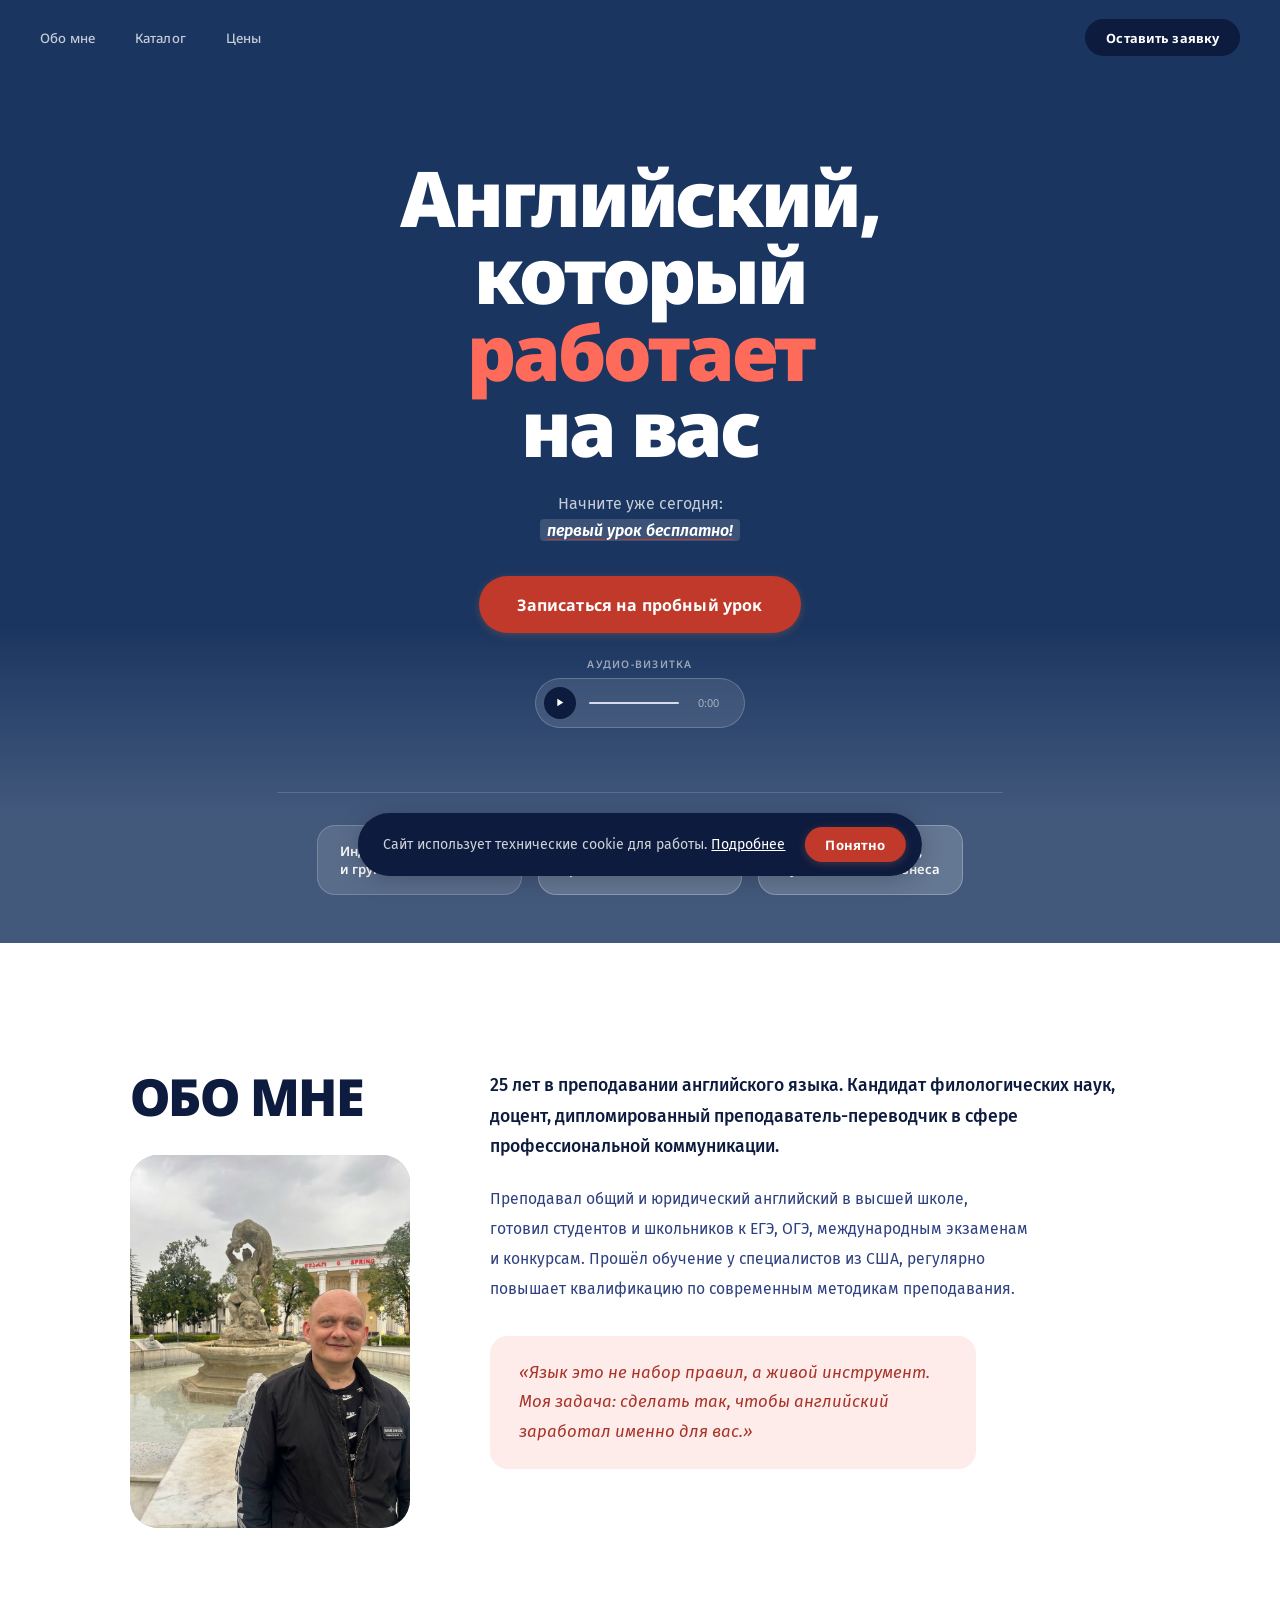
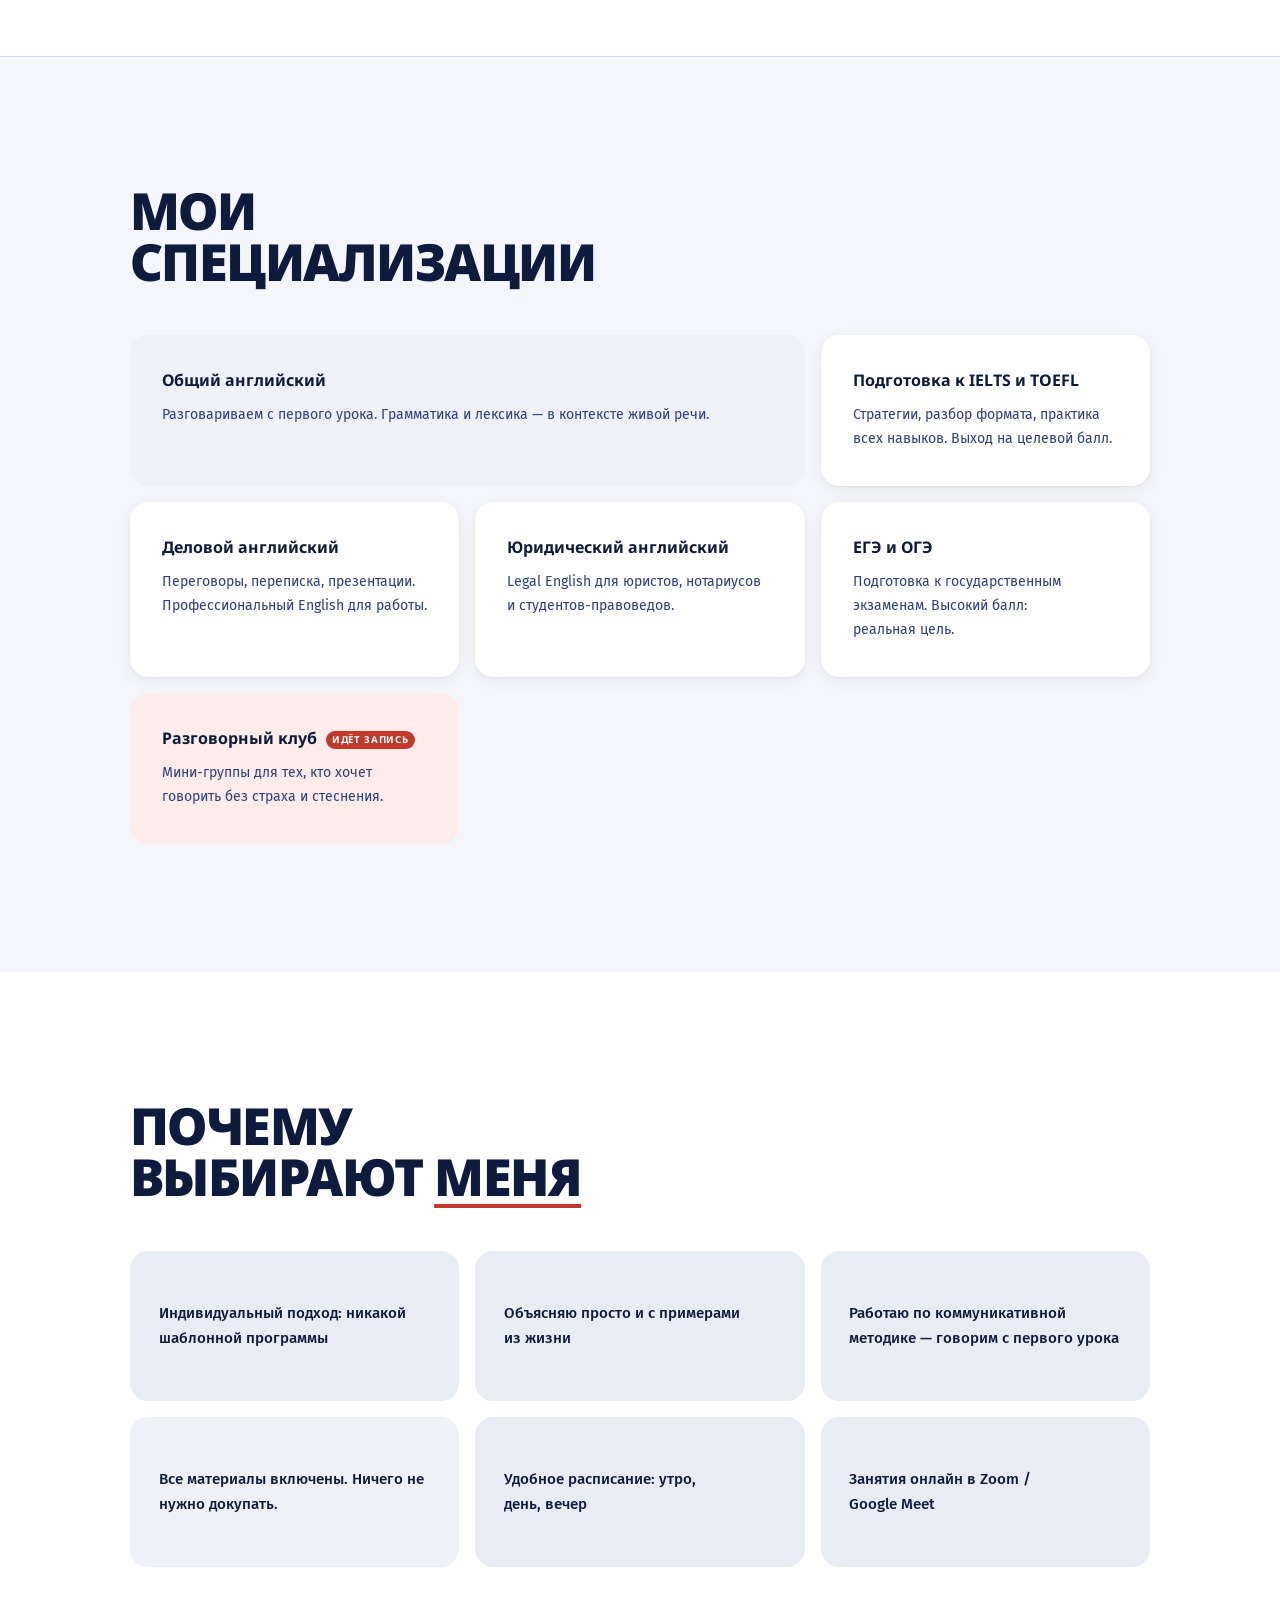
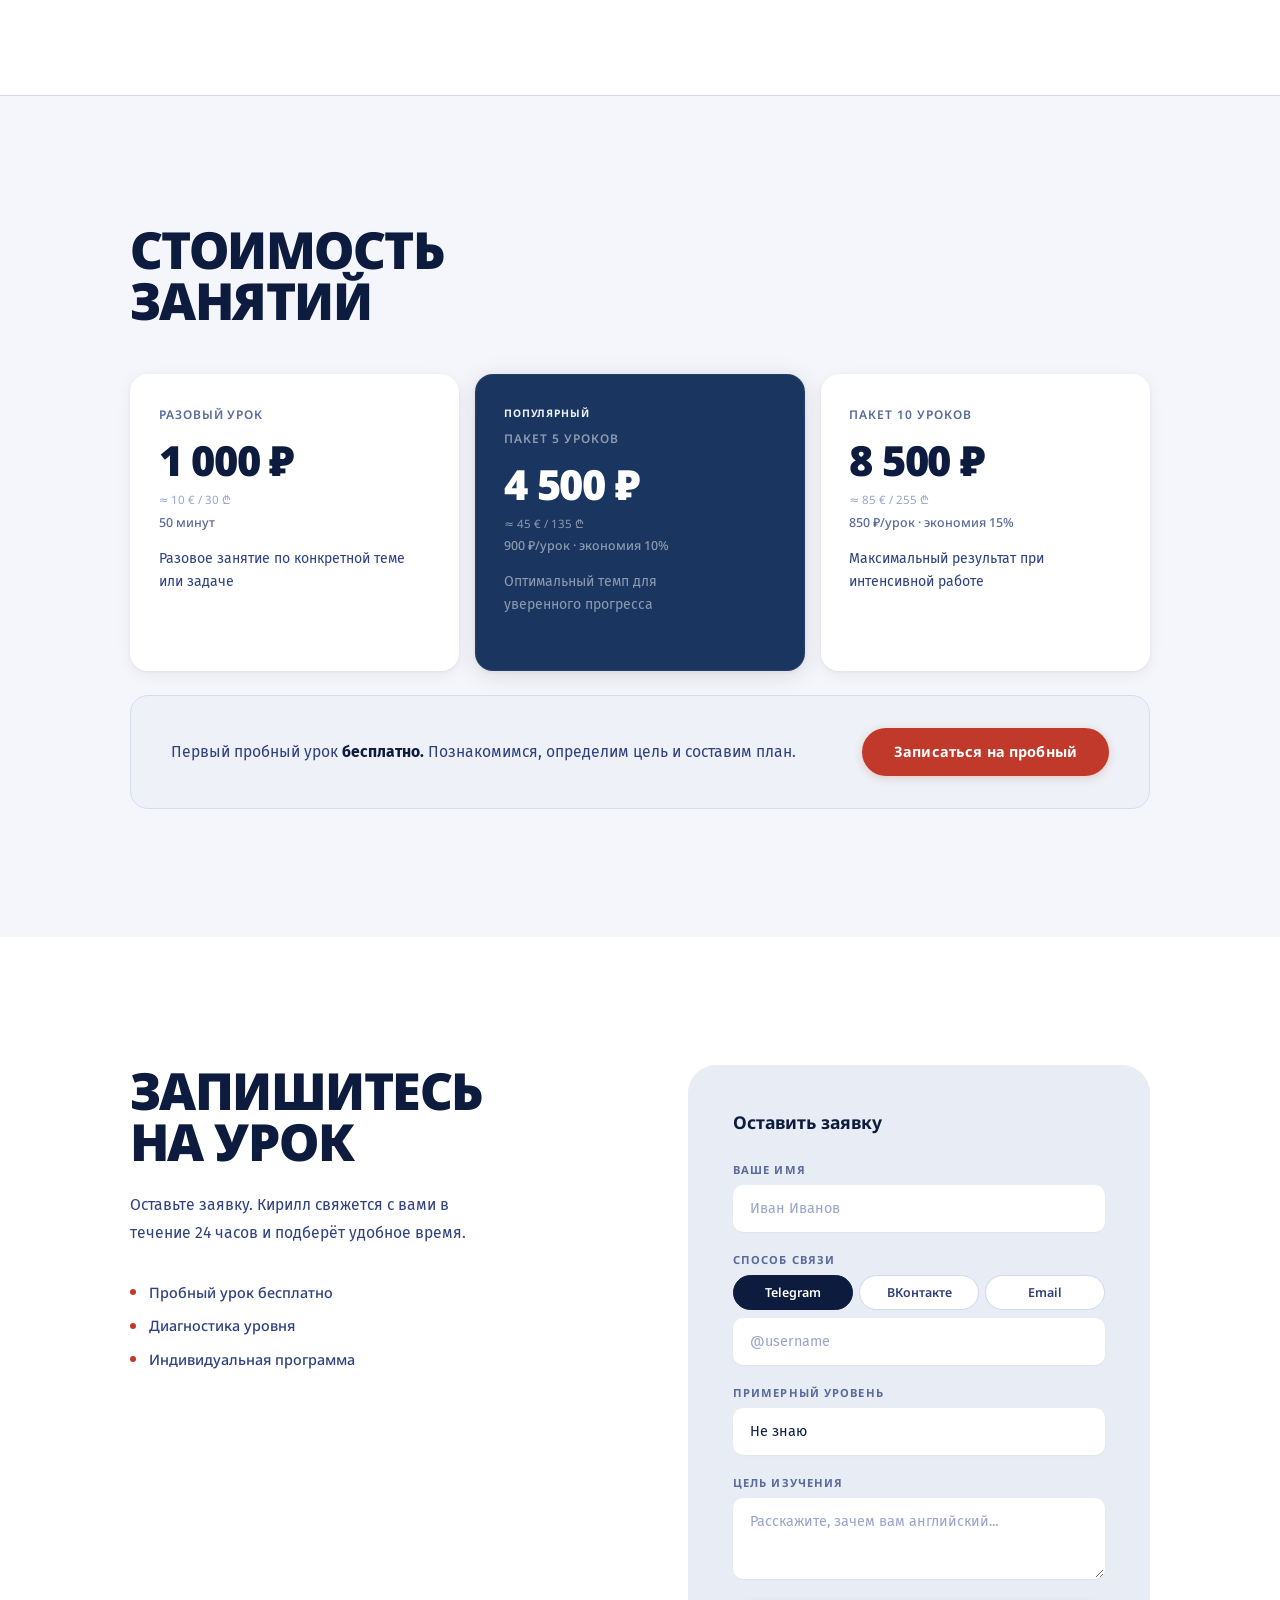
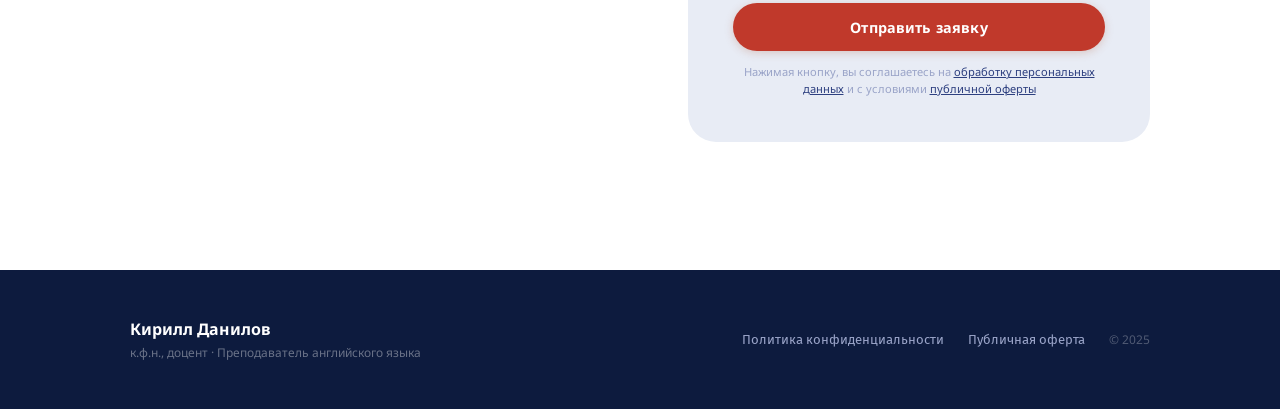
==== index.html @ 34c5c2aa "Fix photo crop: anchor at 55% vertical to show face" ====
<!DOCTYPE html>
<html lang="ru">
<head>
  <meta charset="UTF-8" />
  <meta name="viewport" content="width=device-width, initial-scale=1.0" />
  <title>Кирилл Данилов — Преподаватель английского языка</title>
  <meta name="description" content="Кандидат филологических наук, доцент. 25 лет опыта. IELTS, деловой английский, с нуля до C2." />
  <link rel="preconnect" href="https://fonts.googleapis.com" />
  <link rel="preconnect" href="https://fonts.gstatic.com" crossorigin />
  <link href="https://fonts.googleapis.com/css2?family=Fira+Sans:ital,wght@0,400;0,500;0,600;1,400&family=Noto+Sans:wght@400;600;700;900&display=swap" rel="stylesheet" />
  <link rel="stylesheet" href="style.css?v=27" />
</head>
<body>

<!-- ── NAV ── -->
<nav class="nav" id="nav">
  <div class="nav__inner">
    <div class="nav__links">
      <a href="#about">Обо мне</a>
      <a href="#courses">Каталог</a>
      <a href="#price">Цены</a>
    </div>
    <a href="#booking" class="btn btn--nav">Оставить заявку</a>
    <button class="nav__burger" id="burger" aria-label="Меню">
      <span></span><span></span><span></span>
    </button>
  </div>
  <div class="nav__mobile" id="navMobile">
    <a href="#about" class="nav__mobile-link">Обо мне</a>
    <a href="#courses" class="nav__mobile-link">Каталог</a>
    <a href="#price" class="nav__mobile-link">Цены</a>
    <a href="#booking" class="nav__mobile-link nav__mobile-cta">Записаться</a>
  </div>
</nav>

<!-- ── HERO ── -->
<section class="hero">
  <div class="hero__inner">

    <div class="hero__left">
      <h1 class="hero__heading">Английский,<br>который<br><em>работает</em><br>на вас</h1>
      <p class="hero__sub">Начните уже сегодня:<br><span class="hero__sub-mark">первый урок бесплатно!</span></p>
      <div class="hero__actions">
        <a href="#booking" class="btn btn--pink hero__cta">Записаться на пробный урок</a>
        <div class="hero__audio">
          <p class="audio-label">Аудио-визитка</p>
          <div class="audio-player" id="audioPlayer">
            <button class="audio-btn" id="playBtn" aria-label="Воспроизвести">
              <svg viewBox="0 0 24 24" fill="currentColor"><path d="M8 5v14l11-7z"/></svg>
            </button>
            <div class="audio-track"><div class="audio-progress" id="audioProgress"></div></div>
            <span class="audio-time" id="audioTime">0:00</span>
            <audio id="audioEl" src="intro.mp3" preload="metadata"></audio>
          </div>
        </div>
      </div>
    </div>


  </div>

  <div class="hero__skyline" aria-hidden="true">
    <img src="skyline.svg" alt="" />
  </div>

  <div class="hero__chips">
    <div class="chip chip--dark">Индивидуальные<br>и групповые занятия</div>
    <div class="chip chip--white">25 лет опыта<br>преподавания</div>
    <div class="chip chip--white">Для учёбы, карьеры,<br>путешествий и бизнеса</div>
  </div>
</section>

<!-- ── ABOUT ── -->
<section class="about" id="about">
  <div class="about__inner">
    <div class="about__left">
      <h2 class="section-heading">ОБО МНЕ</h2>
      <div class="about__photo-wrap">
        <img src="photo.jpg" alt="Кирилл Данилов" class="about__photo"
          onerror="this.style.display='none'" />
      </div>
    </div>
    <div class="about__body">
      <p class="about__lead">25 лет в преподавании английского языка. Кандидат филологических наук, доцент, дипломированный преподаватель-переводчик в сфере профессиональной коммуникации.</p>
      <p class="about__text">Преподавал общий и юридический английский в высшей школе, готовил студентов и школьников к ЕГЭ, ОГЭ, международным экзаменам и конкурсам. Прошёл обучение у специалистов из США, регулярно повышает квалификацию по современным методикам преподавания.</p>
      <blockquote class="about__quote">«Язык это не набор правил, а живой инструмент. Моя задача: сделать так, чтобы английский заработал именно для вас.»</blockquote>
    </div>
  </div>

</section>

<!-- ── COURSES ── -->
<section class="courses" id="courses">
  <div class="container">
    <h2 class="section-heading">МОИ<br>СПЕЦИАЛИЗАЦИИ</h2>

    <div class="courses__bento">
      <div class="course-card course-card--lg reveal" style="--i:0">
        <h3>Общий английский</h3>
        <p>Разговариваем с первого урока. Грамматика и лексика — в контексте живой речи.</p>
      </div>
      <div class="course-card reveal" style="--i:1">
        <h3>Подготовка к IELTS и TOEFL</h3>
        <p>Стратегии, разбор формата, практика всех навыков. Выход на целевой балл.</p>
      </div>
      <div class="course-card reveal" style="--i:2">
        <h3>Деловой английский</h3>
        <p>Переговоры, переписка, презентации. Профессиональный English для работы.</p>
      </div>
      <div class="course-card reveal" style="--i:3">
        <h3>Юридический английский</h3>
        <p>Legal English для юристов, нотариусов и студентов-правоведов.</p>
      </div>
      <div class="course-card reveal" style="--i:4">
        <h3>ЕГЭ и ОГЭ</h3>
        <p>Подготовка к государственным экзаменам. Высокий балл: реальная цель.</p>
      </div>
      <div class="course-card course-card--accent reveal" style="--i:5">
        <h3>Разговорный клуб <span class="course-badge">идёт запись</span></h3>
        <p>Мини-группы для тех, кто хочет говорить без страха и стеснения.</p>
      </div>
    </div>
  </div>
</section>

<!-- ── WHY ── -->
<section class="why">
  <div class="container">
    <h2 class="section-heading">ПОЧЕМУ<br>ВЫБИРАЮТ <span class="heading-underline">МЕНЯ</span></h2>

    <div class="why__bento">
      <div class="why-card reveal" style="--i:0">
        <p>Индивидуальный подход: никакой шаблонной программы</p>
      </div>
      <div class="why-card reveal" style="--i:1">
        <p>Объясняю просто и с примерами из жизни</p>
      </div>
      <div class="why-card reveal" style="--i:2">
        <p>Работаю по коммуникативной методике — говорим с первого урока</p>
      </div>
      <div class="why-card why-card--accent reveal" style="--i:3">
        <p>Все материалы включены. Ничего не нужно докупать.</p>
      </div>
      <div class="why-card reveal" style="--i:4">
        <p>Удобное расписание: утро, день, вечер</p>
      </div>
      <div class="why-card reveal" style="--i:5">
        <p>Занятия онлайн в Zoom / Google Meet</p>
      </div>
    </div>
  </div>
</section>

<!-- ── PRICE ── -->
<section class="price" id="price">
  <div class="container">
    <h2 class="section-heading">СТОИМОСТЬ<br>ЗАНЯТИЙ</h2>

    <div class="price__grid">
      <div class="price-card reveal" style="--i:0">
        <div class="price-card__label">Разовый урок</div>
        <div class="price-card__amount">1 000 ₽</div>
        <div class="price-card__convert">≈ 10 € / 30 ₾</div>
        <div class="price-card__per">50 минут</div>
        <p class="price-card__desc">Разовое занятие по конкретной теме или задаче</p>
      </div>
      <div class="price-card price-card--featured reveal" style="--i:1">
        <div class="price-card__badge">Популярный</div>
        <div class="price-card__label">Пакет 5 уроков</div>
        <div class="price-card__amount">4 500 ₽</div>
        <div class="price-card__convert">≈ 45 € / 135 ₾</div>
        <div class="price-card__per">900 ₽/урок · экономия 10%</div>
        <p class="price-card__desc">Оптимальный темп для уверенного прогресса</p>
      </div>
      <div class="price-card reveal" style="--i:2">
        <div class="price-card__label">Пакет 10 уроков</div>
        <div class="price-card__amount">8 500 ₽</div>
        <div class="price-card__convert">≈ 85 € / 255 ₾</div>
        <div class="price-card__per">850 ₽/урок · экономия 15%</div>
        <p class="price-card__desc">Максимальный результат при интенсивной работе</p>
      </div>
    </div>

    <div class="price__trial">
      <span>Первый пробный урок <strong>бесплатно.</strong> Познакомимся, определим цель и составим план.</span>
      <a href="#booking" class="btn btn--pink">Записаться на пробный</a>
    </div>
  </div>
</section>

<!-- ── BOOKING ── -->
<section class="booking" id="booking">
  <div class="container">
    <div class="booking__inner">
      <div class="booking__left">
        <h2 class="section-heading">ЗАПИШИТЕСЬ<br>НА УРОК</h2>
        <p class="booking__sub">Оставьте заявку. Кирилл свяжется с вами в течение 24 часов и подберёт удобное время.</p>
        <ul class="booking__perks">
          <li>Пробный урок бесплатно</li>
          <li>Диагностика уровня</li>
          <li>Индивидуальная программа</li>
        </ul>
      </div>

      <form class="booking__form" id="bookingForm">
        <h3>Оставить заявку</h3>
        <div class="form-group">
          <label for="fname">Ваше имя</label>
          <input id="fname" type="text" placeholder="Иван Иванов" required />
        </div>
        <div class="form-group">
          <label>Способ связи</label>
          <div class="contact-tabs">
            <button type="button" class="contact-tab active" data-channel="telegram">Telegram</button>
            <button type="button" class="contact-tab" data-channel="vk">ВКонтакте</button>
            <button type="button" class="contact-tab" data-channel="email">Email</button>
          </div>
          <input id="fcontact" type="text" placeholder="@username" required />
        </div>
        <div class="form-group">
          <label for="flevel">Примерный уровень</label>
          <select id="flevel">
            <option>Не знаю</option>
            <option>Начинающий (A1–A2)</option>
            <option>Средний (B1–B2)</option>
            <option>Продвинутый (C1–C2)</option>
          </select>
        </div>
        <div class="form-group">
          <label for="fgoal">Цель изучения</label>
          <textarea id="fgoal" rows="3" placeholder="Расскажите, зачем вам английский..."></textarea>
        </div>
        <button type="submit" class="btn btn--pink btn--full">Отправить заявку</button>
        <p class="form-note">Нажимая кнопку, вы соглашаетесь на <a href="privacy.html">обработку персональных данных</a> и с условиями <a href="offer.html">публичной оферты</a></p>
      </form>
    </div>
  </div>
</section>

<!-- ── FOOTER ── -->
<footer class="footer">
  <div class="container footer__inner">
    <div>
      <div class="footer__name">Кирилл Данилов</div>
      <div class="footer__sub">к.ф.н., доцент · Преподаватель английского языка</div>
    </div>
    <div class="footer__links">
      <a href="privacy.html">Политика конфиденциальности</a>
      <a href="offer.html">Публичная оферта</a>
      <span class="footer__copy">© 2025</span>
    </div>
  </div>
</footer>

<div class="modal" id="modal">
  <div class="modal__box">
    <div class="modal__icon">ok</div>
    <h3>Заявка отправлена!</h3>
    <p>Кирилл свяжется с вами в течение 24 часов.</p>
    <button class="btn btn--pink btn--full" onclick="document.getElementById('modal').classList.remove('open')">Отлично!</button>
  </div>
</div>

<!-- Cookie Banner -->
<div class="cookie-banner" id="cookieBanner">
  <p>Сайт использует технические cookie для работы. <a href="privacy.html">Подробнее</a></p>
  <button class="btn btn--pink cookie-banner__btn" onclick="document.getElementById('cookieBanner').style.display='none';localStorage.setItem('cookie_ok','1')">Понятно</button>
</div>

<script src="script.js?v=15"></script>
<script>if(localStorage.getItem('cookie_ok'))document.getElementById('cookieBanner').style.display='none';</script>
</body>
</html>
---- style.css ----
/* ── Variables ── */
:root {
  --warm:         #EEF1F8;
  --warm-mid:     #D6DCF0;
  --warm-dark:    #B0BCE0;
  --accent:       #C0392B;
  --accent-hi:    #A93226;
  --accent-light: #FDECEA;
  --stone:        #E8ECF5;
  --ink:          #0D1B3E;
  --ink-mid:      #2E4080;
  --ink-muted:    #5A6A9A;
  --ink-faint:    #9AA4C8;
  --bg:           #F4F6FB;
  --white:        #ffffff;
  --dark:         #1A3560;
  --border:       #D0D8EE;
  --radius-sm:    10px;
  --radius-md:    18px;
  --radius-lg:    28px;
  --radius-pill:  999px;
  --font-head:    'Noto Sans', system-ui, sans-serif;
  --font-body:    'Fira Sans', system-ui, sans-serif;
  --transition:   0.22s cubic-bezier(0.16, 1, 0.3, 1);
  --shadow-card:  0 1px 3px rgba(30,28,26,0.06), 0 4px 16px rgba(30,28,26,0.06);
  --shadow-lg:    0 4px 24px rgba(30,28,26,0.12), 0 1px 4px rgba(30,28,26,0.06);
}

/* ── Reset ── */
*, *::before, *::after { box-sizing: border-box; margin: 0; padding: 0; }
html { scroll-behavior: smooth; font-size: 16px; }
body {
  font-family: var(--font-body);
  color: var(--ink);
  background: var(--bg);
  overflow-x: hidden;
  -webkit-font-smoothing: antialiased;
}
img { max-width: 100%; display: block; }
a   { text-decoration: none; color: inherit; }
ul  { list-style: none; }

.container {
  max-width: 1100px;
  margin: 0 auto;
  padding: 0 2.5rem;
}

/* ── Buttons ── */
.btn {
  display: inline-flex;
  align-items: center;
  justify-content: center;
  font-family: var(--font-head);
  font-weight: 700;
  font-size: 0.9rem;
  padding: 0.9rem 2rem;
  border: none;
  border-radius: var(--radius-pill);
  cursor: pointer;
  transition: transform var(--transition), background var(--transition), box-shadow var(--transition);
  white-space: nowrap;
  letter-spacing: 0.01em;
}
.btn--pink {
  background: var(--accent);
  color: var(--white);
  box-shadow: 0 2px 8px rgba(184,112,84,0.3);
}
.btn--pink:hover {
  background: var(--accent-hi);
  transform: translateY(-2px);
  box-shadow: 0 4px 16px rgba(184,112,84,0.35);
}
.btn--pink:active { transform: translateY(0); }
.btn--outline {
  background: transparent;
  color: var(--ink);
  border: 1.5px solid var(--border);
}
.btn--outline:hover {
  border-color: var(--ink);
  background: var(--ink);
  color: var(--white);
  transform: translateY(-1px);
}
.btn--nav {
  background: var(--ink);
  color: var(--white);
  font-size: 0.8rem;
  padding: 0.6rem 1.3rem;
}
.btn--nav:hover {
  background: var(--accent);
  transform: translateY(-1px);
}
.btn--full { width: 100%; justify-content: center; }

/* ── Typography helpers ── */
.section-heading {
  font-family: var(--font-head);
  font-size: clamp(2.2rem, 4vw, 3.8rem);
  font-weight: 900;
  line-height: 1.0;
  letter-spacing: -0.03em;
  color: var(--ink);
  text-transform: uppercase;
  text-wrap: balance;
}
.heading-underline {
  text-decoration: underline;
  text-decoration-color: var(--accent);
  text-underline-offset: 8px;
  text-decoration-thickness: 4px;
}

/* ─────────────────────────────
   NAV
───────────────────────────── */
.nav {
  position: fixed;
  top: 0; left: 0; right: 0;
  z-index: 200;
}
.nav__inner {
  display: flex;
  align-items: center;
  justify-content: space-between;
  padding: 1.2rem 2.5rem;
  transition: background var(--transition), box-shadow var(--transition);
}
.nav.scrolled .nav__inner {
  background: rgba(26, 53, 96, 0.97);
  backdrop-filter: blur(16px);
  -webkit-backdrop-filter: blur(16px);
  box-shadow: 0 1px 0 rgba(255,255,255,0.1);
}
.nav__links {
  display: flex;
  gap: 2.5rem;
}
.nav__links a {
  font-family: var(--font-head);
  font-size: 0.82rem;
  font-weight: 500;
  color: rgba(255,255,255,0.75);
  transition: color var(--transition);
  letter-spacing: 0.01em;
}
.nav__links a:hover { color: var(--white); }
.nav.scrolled .nav__links a { color: rgba(255,255,255,0.75); }
.nav.scrolled .nav__links a:hover { color: var(--white); }
.nav__burger {
  display: none;
  flex-direction: column;
  gap: 5px;
  background: none;
  border: none;
  cursor: pointer;
  padding: 4px;
}
.nav__burger span {
  display: block;
  width: 22px;
  height: 2px;
  background: rgba(255,255,255,0.85);
  border-radius: 2px;
  transition: var(--transition);
}
.nav__burger.open span:nth-child(1) { transform: translateY(7px) rotate(45deg); }
.nav__burger.open span:nth-child(2) { opacity: 0; }
.nav__burger.open span:nth-child(3) { transform: translateY(-7px) rotate(-45deg); }

.nav__mobile {
  display: none;
  flex-direction: column;
  align-items: center;
  gap: 1.5rem;
  position: fixed;
  inset: 0;
  background: rgba(18, 35, 70, 0.98);
  backdrop-filter: blur(16px);
  -webkit-backdrop-filter: blur(16px);
  justify-content: center;
  z-index: 199;
  padding: 2rem;
}
.nav__mobile.open { display: flex; }
.nav__mobile-link {
  font-family: var(--font-head);
  font-size: 1.5rem;
  font-weight: 700;
  color: rgba(255,255,255,0.85);
  transition: color var(--transition);
}
.nav__mobile-link:hover { color: var(--white); }
.nav__mobile-cta {
  background: var(--accent);
  color: var(--white);
  padding: 0.9rem 2.5rem;
  border-radius: var(--radius-pill);
  margin-top: 0.5rem;
  font-family: var(--font-head);
  font-weight: 700;
  font-size: 0.9rem;
}

/* ─────────────────────────────
   HERO
───────────────────────────── */
.hero {
  padding-top: 5rem;
  background: var(--dark);
  min-height: 100dvh;
  display: flex;
  flex-direction: column;
  justify-content: center;
}
.hero .hero__heading,
.hero .hero__sub { color: var(--white); }
.hero .hero__sub { color: rgba(255,255,255,0.75); }
.hero .hero__heading em { color: #FF6B5B; }
.hero .hero__sub-mark { background: rgba(255,255,255,0.15); color: var(--white); }
.hero__inner {
  display: flex;
  flex-direction: column;
  align-items: center;
  text-align: center;
  max-width: 780px;
  margin: 0 auto;
  padding: 5rem 2.5rem 2rem;
  width: 100%;
}
.hero__left {
  display: flex;
  flex-direction: column;
  align-items: center;
  justify-content: center;
  text-align: center;
}
.hero__heading {
  font-family: var(--font-head);
  font-size: clamp(2.8rem, 6vw, 5rem);
  font-weight: 900;
  line-height: 1.0;
  letter-spacing: -0.04em;
  color: var(--ink);
  margin-bottom: 1.5rem;
  text-wrap: balance;
}
.hero__heading em {
  font-style: normal;
  color: var(--accent);
}
.hero__sub {
  font-size: 1rem;
  color: var(--ink-mid);
  margin-bottom: 2rem;
  line-height: 1.65;
}
.hero__sub-mark {
  display: inline;
  background: var(--white);
  padding: 0.12em 0.45em;
  border-radius: 4px;
  font-weight: 600;
  font-style: italic;
  text-decoration: underline;
  text-decoration-color: var(--accent);
  text-underline-offset: 3px;
}
.hero__actions {
  display: flex;
  flex-direction: column;
  align-items: center;
  gap: 1.5rem;
}
.hero__cta {
  font-size: 1rem;
  padding: 1.1rem 2.4rem;
}
.hero__audio {
  display: flex;
  flex-direction: column;
  gap: 0.4rem;
}
.audio-label {
  font-family: var(--font-head);
  font-size: 0.65rem;
  letter-spacing: 0.12em;
  text-transform: uppercase;
  color: rgba(255,255,255,0.55);
  font-weight: 600;
}
.audio-player {
  display: inline-flex;
  align-items: center;
  gap: 0.8rem;
  border: 1.5px solid rgba(255,255,255,0.2);
  border-radius: var(--radius-pill);
  padding: 0.5rem 1.1rem 0.5rem 0.5rem;
  background: rgba(255,255,255,0.1);
  width: fit-content;
}
.audio-btn {
  width: 32px; height: 32px;
  border-radius: 50%;
  border: none;
  background: var(--ink);
  color: var(--white);
  display: flex;
  align-items: center;
  justify-content: center;
  cursor: pointer;
  flex-shrink: 0;
  transition: background var(--transition), transform var(--transition);
}
.audio-btn:hover { background: var(--accent); transform: scale(1.05); }
.audio-btn svg { width: 13px; height: 13px; }
.audio-track {
  width: 90px; height: 2px;
  background: var(--warm-mid);
  border-radius: 2px;
  overflow: hidden;
  cursor: pointer;
}
.audio-progress {
  height: 100%;
  width: 0%;
  background: var(--accent);
  border-radius: 2px;
}
.audio-time {
  font-family: var(--font-head);
  font-size: 0.68rem;
  color: rgba(255,255,255,0.55);
  min-width: 2.2rem;
  font-variant-numeric: tabular-nums;
}

.hero__right {
  display: flex;
  align-items: flex-end;
  justify-content: center;
}
.hero__photo-wrap {
  position: relative;
  width: 100%;
  max-width: 480px;
  height: clamp(380px, 56vh, 580px);
  border-radius: var(--radius-lg) var(--radius-lg) 0 0;
  overflow: hidden;
  background: var(--warm-dark);
}
.hero__photo {
  width: 100%;
  height: 100%;
  object-fit: cover;
  object-position: center 20%;
}
.hero__photo-placeholder {
  display: none;
  position: absolute; inset: 0;
  align-items: center; justify-content: center;
  font-family: var(--font-head);
  font-size: 5rem; font-weight: 900;
  color: rgba(0,0,0,0.15);
}
.hero__photo-wrap.no-photo .hero__photo-placeholder { display: flex; }

/* Chips row */
.hero__skyline {
  position: absolute;
  bottom: 0;
  left: 0;
  width: 100%;
  height: 320px;
  color: rgba(255,255,255,0.14);
  pointer-events: none;
  overflow: hidden;
  mask-image: linear-gradient(to top, black 0%, black 40%, transparent 100%);
  -webkit-mask-image: linear-gradient(to top, black 0%, black 40%, transparent 100%);
}
.hero__skyline img {
  width: 100%;
  height: 100%;
  object-fit: cover;
  object-position: center bottom;
  display: block;
  filter: brightness(0) invert(1);
  opacity: 0.18;
}
.hero {
  position: relative;
}
.hero__inner, .hero__chips {
  position: relative;
  z-index: 1;
}

.hero__chips {
  display: grid;
  grid-template-columns: repeat(3, 1fr);
  gap: 1rem;
  max-width: 1200px;
  margin: 0 auto;
  padding: 2rem 2.5rem 3rem;
  border-top: 1px solid rgba(255,255,255,0.15);
  margin-top: 2rem;
}
.chip {
  padding: 1rem 1.4rem;
  border-radius: var(--radius-md);
  font-family: var(--font-head);
  font-size: 0.82rem;
  font-weight: 600;
  line-height: 1.4;
  transition: transform var(--transition);
}
.chip:hover { transform: translateY(-2px); }
.chip--dark {
  background: rgba(255,255,255,0.12);
  color: var(--white);
  border: 1px solid rgba(255,255,255,0.18);
}
.chip--white {
  background: rgba(255,255,255,0.18);
  color: var(--white);
  border: 1px solid rgba(255,255,255,0.25);
}

/* ─────────────────────────────
   ABOUT
───────────────────────────── */
.about {
  background: var(--white);
  padding: 8rem 0;
}
.about__inner {
  max-width: 1100px;
  margin: 0 auto;
  padding: 0 2.5rem;
  display: grid;
  grid-template-columns: 280px 1fr;
  gap: 5rem;
  align-items: start;
}
.about__left {
  display: flex;
  flex-direction: column;
  gap: 2rem;
}
.about__photo-wrap {
  border-radius: var(--radius-lg);
  overflow: hidden;
  aspect-ratio: 3/4;
  background: var(--warm-dark);
}
.about__photo {
  width: 100%;
  height: 100%;
  object-fit: cover;
  object-position: 50% 55%;
}
.about__lead {
  font-size: 1.1rem;
  font-weight: 500;
  line-height: 1.72;
  color: var(--ink);
  margin-bottom: 1.4rem;
  text-wrap: pretty;
}
.about__text {
  font-size: 0.98rem;
  line-height: 1.9;
  color: var(--ink-mid);
  margin-bottom: 2rem;
  max-width: 60ch;
  text-wrap: pretty;
}
.about__quote {
  font-style: italic;
  font-size: 1.05rem;
  line-height: 1.75;
  color: var(--accent-hi);
  padding: 1.4rem 1.8rem;
  background: var(--accent-light);
  border-radius: var(--radius-md);
  max-width: 54ch;
}

/* ─────────────────────────────
   COURSES
───────────────────────────── */
.courses {
  background: var(--bg);
  padding: 8rem 0;
  border-top: 1px solid var(--border);
}
.courses .section-heading { margin-bottom: 3rem; }
.courses__bento {
  display: grid;
  grid-template-columns: repeat(3, 1fr);
  gap: 1rem;
}
.course-card {
  background: var(--white);
  border-radius: var(--radius-md);
  padding: 2.2rem 2rem;
  display: flex;
  flex-direction: column;
  gap: 0.75rem;
  box-shadow: var(--shadow-card);
  transition: transform var(--transition), box-shadow var(--transition);
}
.course-card:hover {
  transform: translateY(-4px);
  box-shadow: var(--shadow-lg);
}
.course-card--lg {
  grid-column: span 2;
  background: var(--warm);
  box-shadow: none;
}
.course-card--lg:hover { box-shadow: none; }
.course-card--accent {
  background: var(--accent-light);
  box-shadow: none;
}
.course-card--accent:hover { box-shadow: none; }
.course-card h3 {
  font-family: var(--font-head);
  font-size: 1rem;
  font-weight: 700;
  color: var(--ink);
  line-height: 1.3;
}
.course-card p {
  font-size: 0.88rem;
  color: var(--ink-mid);
  line-height: 1.7;
  text-wrap: pretty;
}
.course-badge {
  display: inline-block;
  background: var(--accent);
  color: var(--white);
  font-family: var(--font-head);
  font-size: 0.6rem;
  font-weight: 700;
  letter-spacing: 0.07em;
  text-transform: uppercase;
  padding: 0.25em 0.65em;
  border-radius: var(--radius-pill);
  vertical-align: middle;
  margin-left: 0.5em;
}

/* ─────────────────────────────
   WHY
───────────────────────────── */
.why {
  background: var(--white);
  padding: 8rem 0;
}
.why .section-heading { margin-bottom: 3rem; }
.why__bento {
  display: grid;
  grid-template-columns: repeat(3, 1fr);
  gap: 1rem;
}
.why-card {
  background: var(--stone);
  border-radius: var(--radius-md);
  padding: 2rem 1.8rem;
  display: flex;
  align-items: center;
  min-height: 150px;
  transition: transform var(--transition), background var(--transition);
}
.why-card:hover {
  transform: translateY(-3px);
  background: var(--warm-mid);
}
.why-card--accent {
  background: var(--warm);
}
.why-card--accent:hover { background: var(--warm-dark); }
.why-card p {
  font-size: 0.95rem;
  color: var(--ink);
  line-height: 1.65;
  font-weight: 500;
  text-wrap: pretty;
}

/* ─────────────────────────────
   PRICE
───────────────────────────── */
.price {
  background: var(--bg);
  padding: 8rem 0;
  border-top: 1px solid var(--border);
}
.price .section-heading { margin-bottom: 3rem; }
.price__grid {
  display: grid;
  grid-template-columns: repeat(3, 1fr);
  gap: 1rem;
  margin-bottom: 1.5rem;
  align-items: stretch;
}
.price-card {
  background: var(--white);
  border-radius: var(--radius-md);
  padding: 2rem 1.8rem;
  display: flex;
  flex-direction: column;
  gap: 0.4rem;
  box-shadow: var(--shadow-card);
}
.price-card .btn {
  align-self: flex-start;
  margin-top: 1.2rem;
}
.price-card--featured {
  background: var(--dark);
  color: var(--white);
  box-shadow: var(--shadow-lg), 0 0 0 1px rgba(255,255,255,0.05) inset;
  transform: translateY(-6px);
}
.price-card__badge {
  font-family: var(--font-head);
  font-size: 0.65rem;
  font-weight: 700;
  color: var(--accent);
  letter-spacing: 0.08em;
  text-transform: uppercase;
  margin-bottom: 0.2rem;
}
.price-card__label {
  font-family: var(--font-head);
  font-size: 0.75rem;
  font-weight: 600;
  color: var(--ink-muted);
  text-transform: uppercase;
  letter-spacing: 0.08em;
}
.price-card__amount {
  font-family: var(--font-head);
  font-size: 2.6rem;
  font-weight: 900;
  color: var(--ink);
  line-height: 1.05;
  margin: 0.6rem 0 0.2rem;
  letter-spacing: -0.03em;
}
.price-card__per {
  font-family: var(--font-head);
  font-size: 0.78rem;
  color: var(--ink-muted);
  font-weight: 500;
}
.price-card__convert {
  font-family: var(--font-head);
  font-size: 0.72rem;
  color: var(--ink-faint);
  font-variant-numeric: tabular-nums;
}
.price-card--featured .price-card__label,
.price-card--featured .price-card__per,
.price-card--featured .price-card__convert,
.price-card--featured .price-card__desc { color: rgba(255,255,255,0.5); }
.price-card--featured .price-card__badge { color: var(--warm); }
.price-card--featured .price-card__amount { color: var(--white); }
.price-card__desc {
  font-size: 0.88rem;
  color: var(--ink-mid);
  line-height: 1.65;
  flex: 1;
  margin: 0.6rem 0 1.4rem;
  text-wrap: pretty;
}

.price__trial {
  background: var(--warm);
  border: 1px solid var(--warm-mid);
  border-radius: var(--radius-md);
  padding: 2rem 2.5rem;
  display: flex;
  align-items: center;
  gap: 2rem;
  flex-wrap: wrap;
}
.price__trial span { flex: 1; font-size: 0.98rem; line-height: 1.55; color: var(--ink-mid); }
.price__trial strong { color: var(--ink); }

/* ─────────────────────────────
   BOOKING
───────────────────────────── */
.booking {
  background: var(--white);
  padding: 8rem 0;
}
.booking .section-heading { margin-bottom: 1.5rem; }
.booking__inner {
  display: grid;
  grid-template-columns: 1fr 1fr;
  gap: 6rem;
  align-items: start;
}
.booking__sub {
  font-size: 0.98rem;
  color: var(--ink-mid);
  line-height: 1.8;
  margin-bottom: 2.2rem;
  max-width: 38ch;
  text-wrap: pretty;
}
.booking__perks {
  display: flex;
  flex-direction: column;
  gap: 0.9rem;
}
.booking__perks li {
  display: flex;
  align-items: center;
  gap: 0.8rem;
  font-family: var(--font-head);
  font-size: 0.9rem;
  color: var(--ink-mid);
  font-weight: 500;
}
.booking__perks li::before {
  content: '';
  width: 6px; height: 6px;
  border-radius: 50%;
  background: var(--accent);
  flex-shrink: 0;
}
.booking__form {
  background: var(--stone);
  border-radius: var(--radius-lg);
  padding: 2.8rem;
}
.booking__form h3 {
  font-family: var(--font-head);
  font-size: 1.1rem;
  font-weight: 700;
  color: var(--ink);
  margin-bottom: 1.8rem;
}
.form-group { margin-bottom: 1.3rem; }
.form-group label {
  display: block;
  font-family: var(--font-head);
  font-size: 0.7rem;
  font-weight: 700;
  letter-spacing: 0.1em;
  text-transform: uppercase;
  color: var(--ink-muted);
  margin-bottom: 0.5rem;
}
.form-group input,
.form-group select,
.form-group textarea {
  width: 100%;
  background: var(--white);
  border: 1.5px solid transparent;
  border-radius: var(--radius-sm);
  padding: 0.85rem 1rem;
  color: var(--ink);
  font-family: var(--font-body);
  font-size: 0.9rem;
  transition: border-color var(--transition);
  outline: none;
  -webkit-appearance: none;
  box-shadow: 0 1px 2px rgba(30,28,26,0.04);
}
.form-group input::placeholder,
.form-group textarea::placeholder { color: var(--ink-faint); }
.form-group input:focus,
.form-group select:focus,
.form-group textarea:focus {
  border-color: var(--accent);
  box-shadow: 0 0 0 3px rgba(192,57,43,0.12);
}
.contact-tabs {
  display: flex;
  gap: 0.4rem;
  margin-bottom: 0.5rem;
}
.contact-tab {
  flex: 1;
  padding: 0.5rem;
  background: var(--white);
  border: 1.5px solid var(--border);
  border-radius: var(--radius-pill);
  color: var(--ink-mid);
  font-family: var(--font-head);
  font-size: 0.78rem;
  font-weight: 600;
  cursor: pointer;
  transition: var(--transition);
}
.contact-tab.active {
  background: var(--ink);
  border-color: var(--ink);
  color: var(--white);
}
.contact-tab:hover:not(.active) {
  border-color: var(--ink-mid);
  color: var(--ink);
  background: var(--stone);
}
.form-note {
  font-family: var(--font-head);
  font-size: 0.7rem;
  color: var(--ink-faint);
  text-align: center;
  margin-top: 0.8rem;
  line-height: 1.5;
}
.form-note a { color: var(--ink-mid); text-decoration: underline; }

/* ─────────────────────────────
   FOOTER
───────────────────────────── */
.footer {
  background: var(--ink);
  padding: 3rem 0;
}
.footer__inner {
  display: flex;
  align-items: center;
  justify-content: space-between;
}
.footer__name {
  font-family: var(--font-head);
  font-size: 1rem;
  font-weight: 700;
  color: var(--white);
  margin-bottom: 0.25rem;
}
.footer__sub {
  font-family: var(--font-head);
  font-size: 0.75rem;
  color: rgba(255,255,255,0.38);
}
.footer__copy {
  font-family: var(--font-head);
  font-size: 0.75rem;
  color: rgba(255,255,255,0.28);
}

/* ─────────────────────────────
   MODAL
───────────────────────────── */
.modal {
  position: fixed; inset: 0;
  background: rgba(0,0,0,0.45);
  backdrop-filter: blur(8px);
  -webkit-backdrop-filter: blur(8px);
  display: flex; align-items: center; justify-content: center;
  z-index: 1000;
  opacity: 0; pointer-events: none;
  transition: opacity 0.2s;
}
.modal.open { opacity: 1; pointer-events: all; }
.modal__box {
  background: var(--white);
  border-radius: var(--radius-lg);
  padding: 3rem 2.5rem;
  text-align: center;
  max-width: 380px; width: 90%;
  box-shadow: var(--shadow-lg);
  transform: translateY(16px);
  transition: transform 0.3s cubic-bezier(0.16, 1, 0.3, 1);
}
.modal.open .modal__box { transform: translateY(0); }
.modal__icon {
  width: 52px; height: 52px;
  border-radius: 50%;
  background: var(--warm);
  color: var(--accent-hi);
  font-family: var(--font-head);
  font-size: 1.2rem; font-weight: 700;
  display: flex; align-items: center; justify-content: center;
  margin: 0 auto 1.4rem;
}
.modal__box h3 {
  font-family: var(--font-head);
  font-size: 1.3rem;
  color: var(--ink);
  margin-bottom: 0.6rem;
  font-weight: 700;
}
.modal__box p {
  color: var(--ink-muted);
  margin-bottom: 1.8rem;
  line-height: 1.65;
  font-size: 0.92rem;
}

/* ── Cookie Banner ── */
.cookie-banner {
  position: fixed;
  bottom: 1.5rem;
  left: 50%;
  transform: translateX(-50%);
  background: var(--ink);
  color: var(--white);
  border-radius: var(--radius-pill);
  padding: 0.85rem 1rem 0.85rem 1.6rem;
  display: flex;
  align-items: center;
  gap: 1.2rem;
  z-index: 900;
  box-shadow: 0 4px 24px rgba(0,0,0,0.22);
  white-space: nowrap;
  font-size: 0.88rem;
}
.cookie-banner p { color: rgba(255,255,255,0.8); margin: 0; }
.cookie-banner a { color: var(--white); text-decoration: underline; }
.cookie-banner__btn { padding: 0.55rem 1.3rem; font-size: 0.82rem; }

@media (max-width: 600px) {
  .cookie-banner { white-space: normal; flex-direction: column; width: calc(100% - 3rem); border-radius: var(--radius-md); text-align: center; }
}

/* ── Footer Links ── */
.footer__links {
  display: flex;
  align-items: center;
  gap: 1.5rem;
  flex-wrap: wrap;
}
.footer__links a {
  color: var(--ink-faint);
  font-size: 0.82rem;
  transition: color var(--transition);
}
.footer__links a:hover { color: var(--ink-mid); }

/* ─────────────────────────────
   ANIMATIONS
───────────────────────────── */
.hero__left,
.hero__right {
  opacity: 0;
  transform: translateY(24px);
  animation: fadeUp 0.7s cubic-bezier(0.16, 1, 0.3, 1) forwards;
}
.hero__left  { animation-delay: 0.1s; }
.hero__right { animation-delay: 0.22s; }
.hero__chips {
  opacity: 0;
  animation: fadeUp 0.6s 0.38s cubic-bezier(0.16, 1, 0.3, 1) forwards;
}

@keyframes fadeUp {
  to { opacity: 1; transform: translateY(0); }
}

.reveal {
  opacity: 0;
  transform: translateY(24px);
  transition: opacity 0.55s cubic-bezier(0.16, 1, 0.3, 1),
              transform 0.55s cubic-bezier(0.16, 1, 0.3, 1);
  transition-delay: calc(var(--i, 0) * 70ms);
}
.reveal.visible { opacity: 1; transform: translateY(0); }

@media (prefers-reduced-motion: reduce) {
  .hero__left, .hero__right, .hero__chips { animation: none; opacity: 1; transform: none; }
  .reveal { transition: none; opacity: 1; transform: none; }
  .btn, .chip, .why-card, .course-card { transition: none; }
}

/* ─────────────────────────────
   RESPONSIVE
───────────────────────────── */
@media (max-width: 1024px) {
  .about__inner { grid-template-columns: 220px 1fr; gap: 3.5rem; }
}

@media (max-width: 960px) {
  .hero__inner {
    grid-template-columns: 1fr;
    text-align: center;
    padding-bottom: 0;
    align-items: center;
  }
  .hero__right { display: none; }
  .hero__left { align-items: center; }
  .hero__actions { align-items: center; }
  .hero__sub { max-width: 42ch; }

  .about__inner { grid-template-columns: 1fr; gap: 2rem; }
  .about__photo-wrap { aspect-ratio: 4/3; max-height: 280px; }
  .about__inner .section-heading { margin-bottom: 1.2rem; }

  .why__bento { grid-template-columns: repeat(2, 1fr); }
  .courses__bento { grid-template-columns: repeat(2, 1fr); }
  .course-card--lg { grid-column: span 2; }

  .price__grid { grid-template-columns: 1fr 1fr; }
  .price-card--featured { transform: none; grid-column: span 2; }
  .price-card--featured .price-card__amount { font-size: 2.2rem; }

  .booking__inner { grid-template-columns: 1fr; gap: 3rem; }
  .booking__sub { max-width: none; }

  .footer__inner { flex-direction: column; gap: 0.6rem; text-align: center; }
}

@media (max-width: 700px) {
  .price__grid { grid-template-columns: 1fr; }
  .price-card--featured { grid-column: span 1; }

  .section-heading { font-size: clamp(2rem, 7.5vw, 3rem); }
  .hero__heading { font-size: clamp(2.4rem, 9vw, 3.8rem); }
  .nav__links { display: none; }
  .nav__burger { display: flex; }
  .btn--nav { font-size: 0.75rem; padding: 0.55rem 1rem; }
  .about { padding: 6rem 0; }
  .courses, .why, .price, .booking { padding: 6rem 0; }
  .why__bento { grid-template-columns: 1fr 1fr; }
  .why-card { min-height: 130px; }
}

@media (max-width: 520px) {
  .courses__bento { grid-template-columns: 1fr; }
  .course-card--lg { grid-column: span 1; }
  .why__bento { grid-template-columns: 1fr; }
  .hero__chips { grid-template-columns: 1fr; }
  .booking__form { padding: 2rem 1.5rem; }
  .price__trial { flex-direction: column; text-align: center; }
  .container { padding: 0 1.5rem; }
  .hero__inner { padding-left: 1.5rem; padding-right: 1.5rem; }
  .hero__chips { padding-left: 1.5rem; padding-right: 1.5rem; }
  .about__inner { padding: 0 1.5rem; }
}
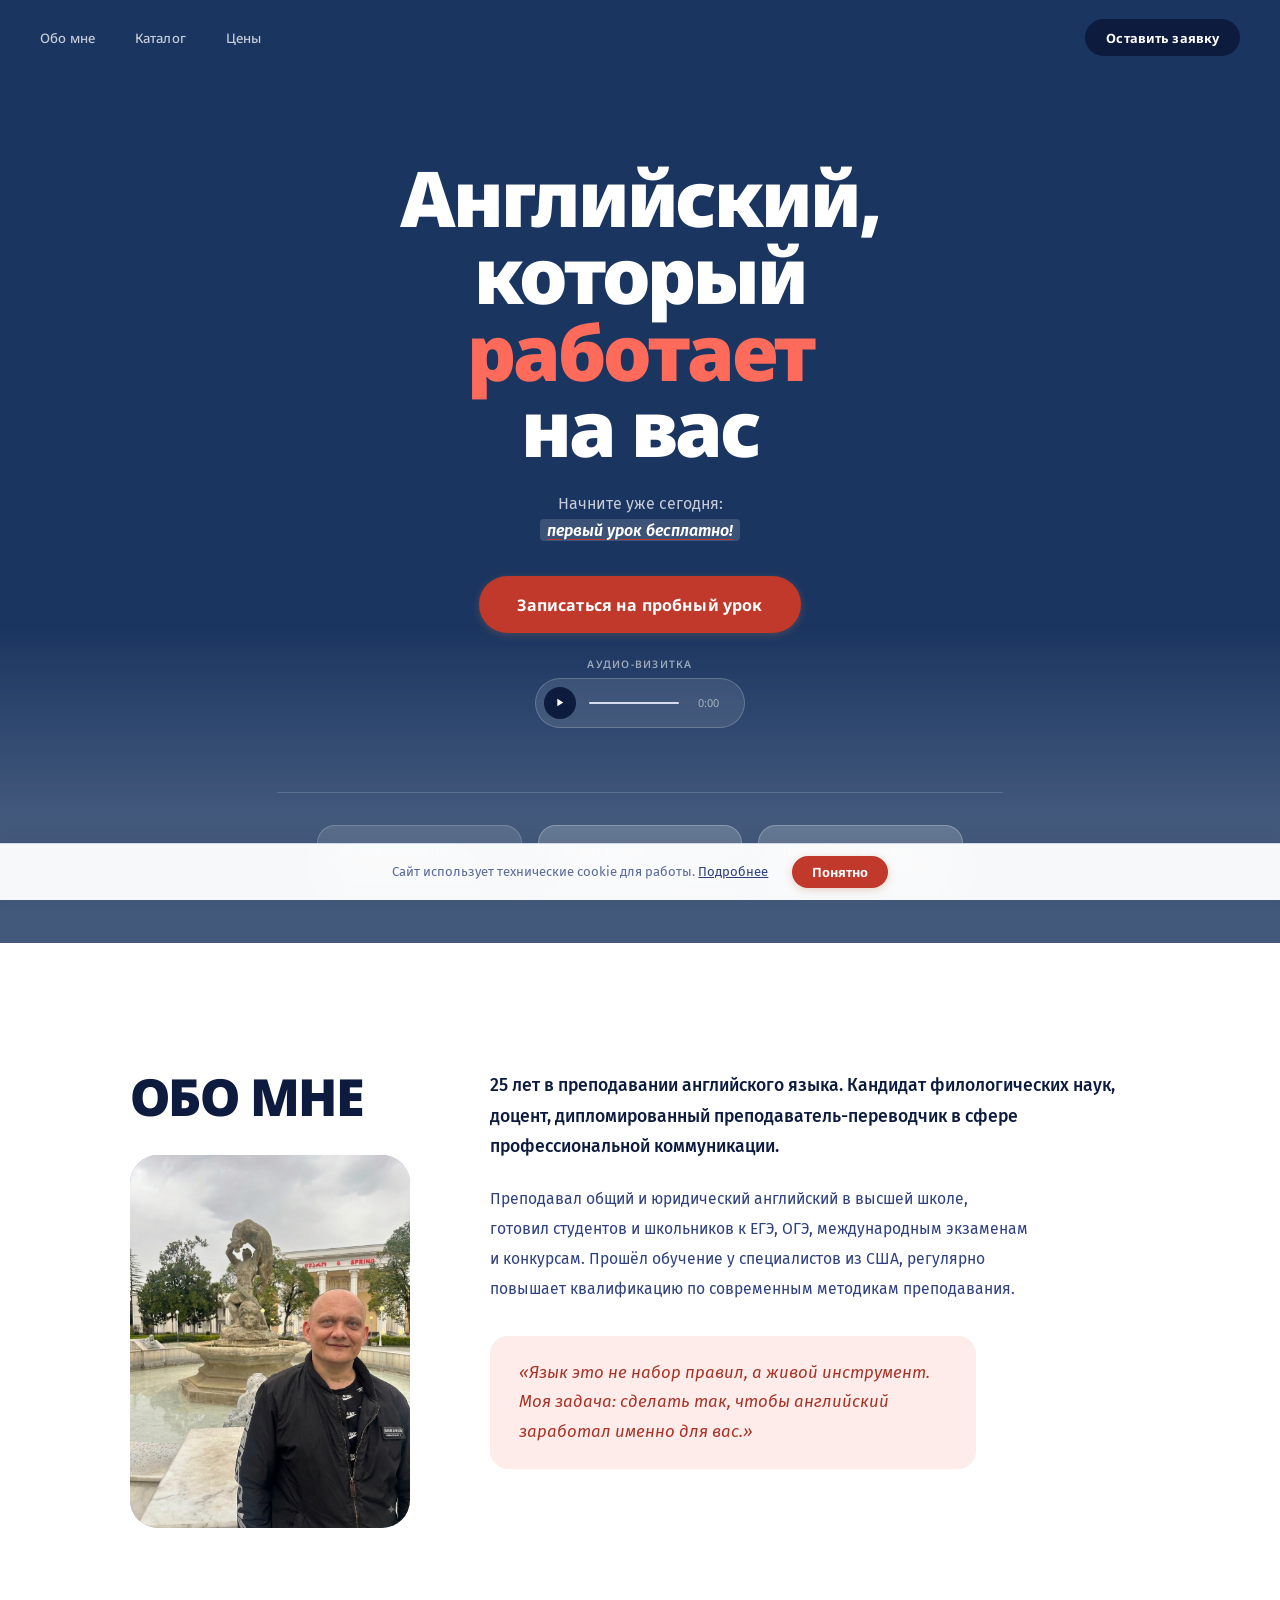
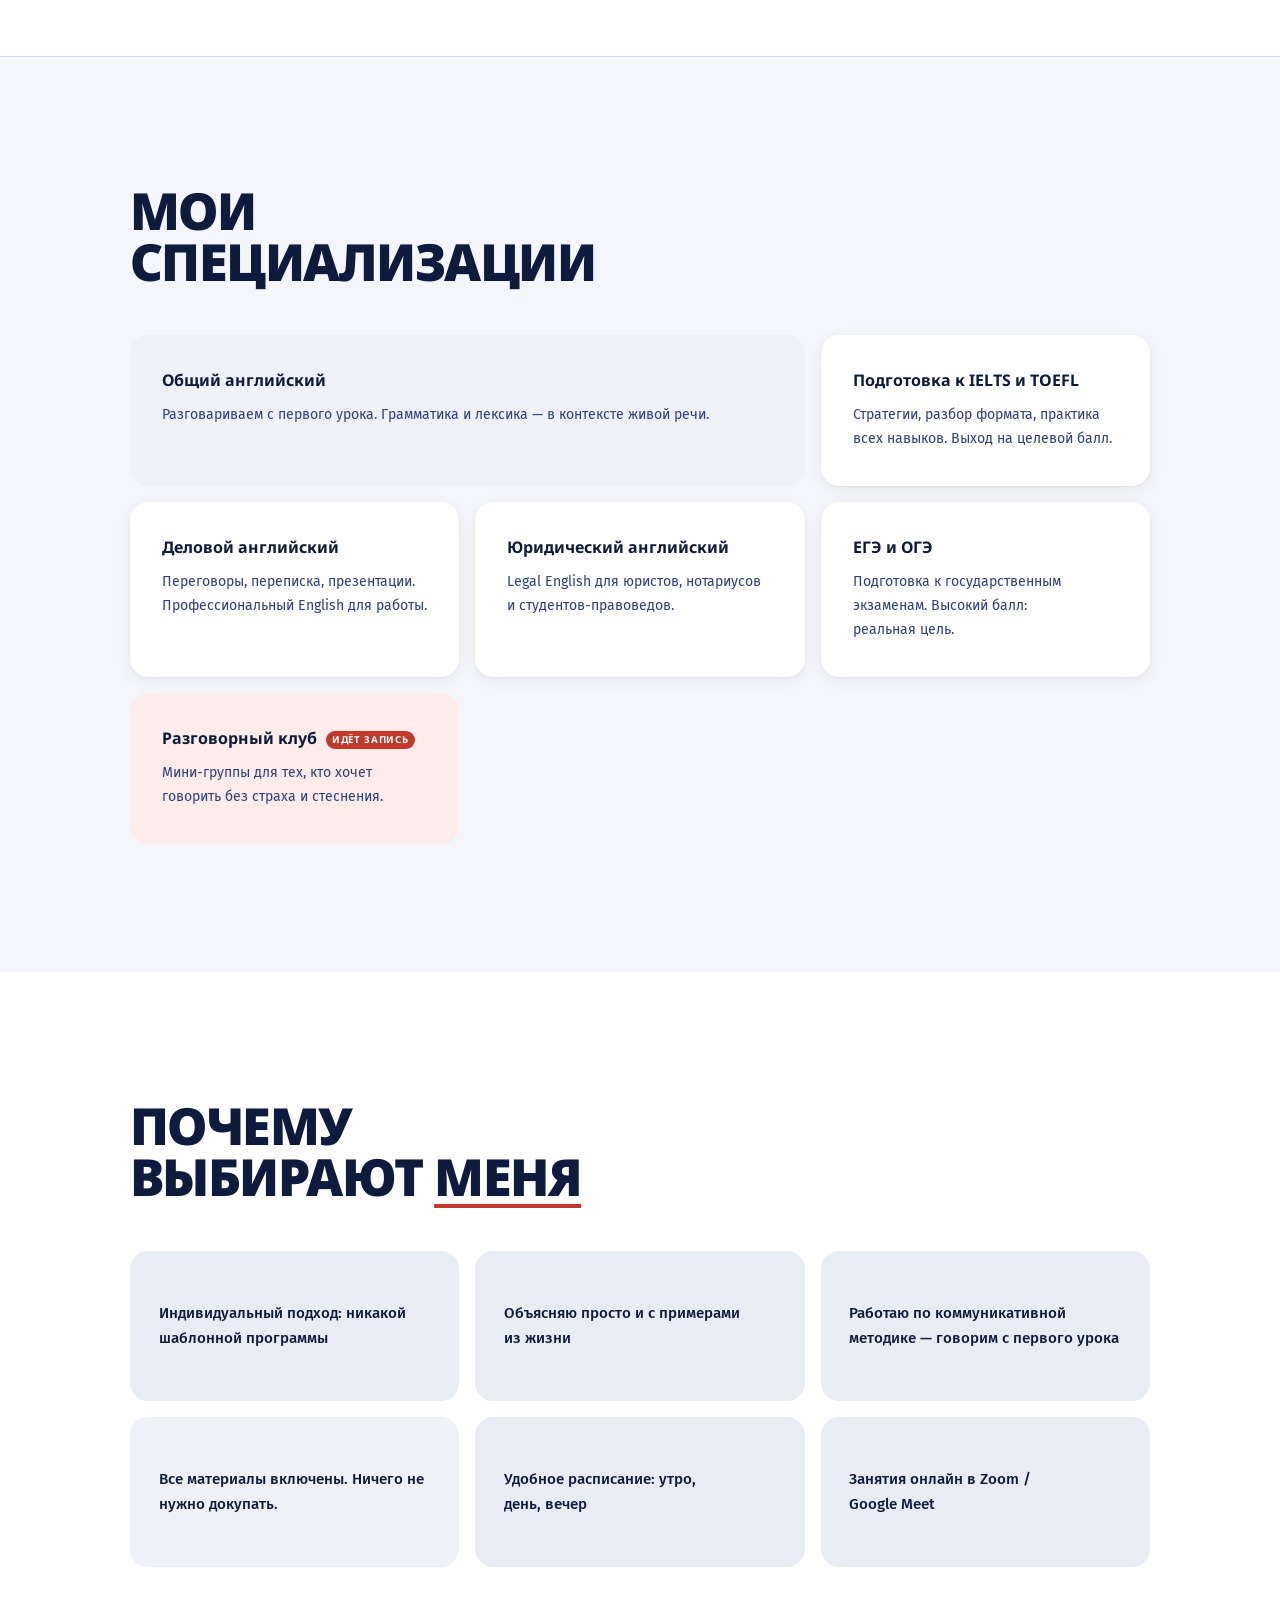
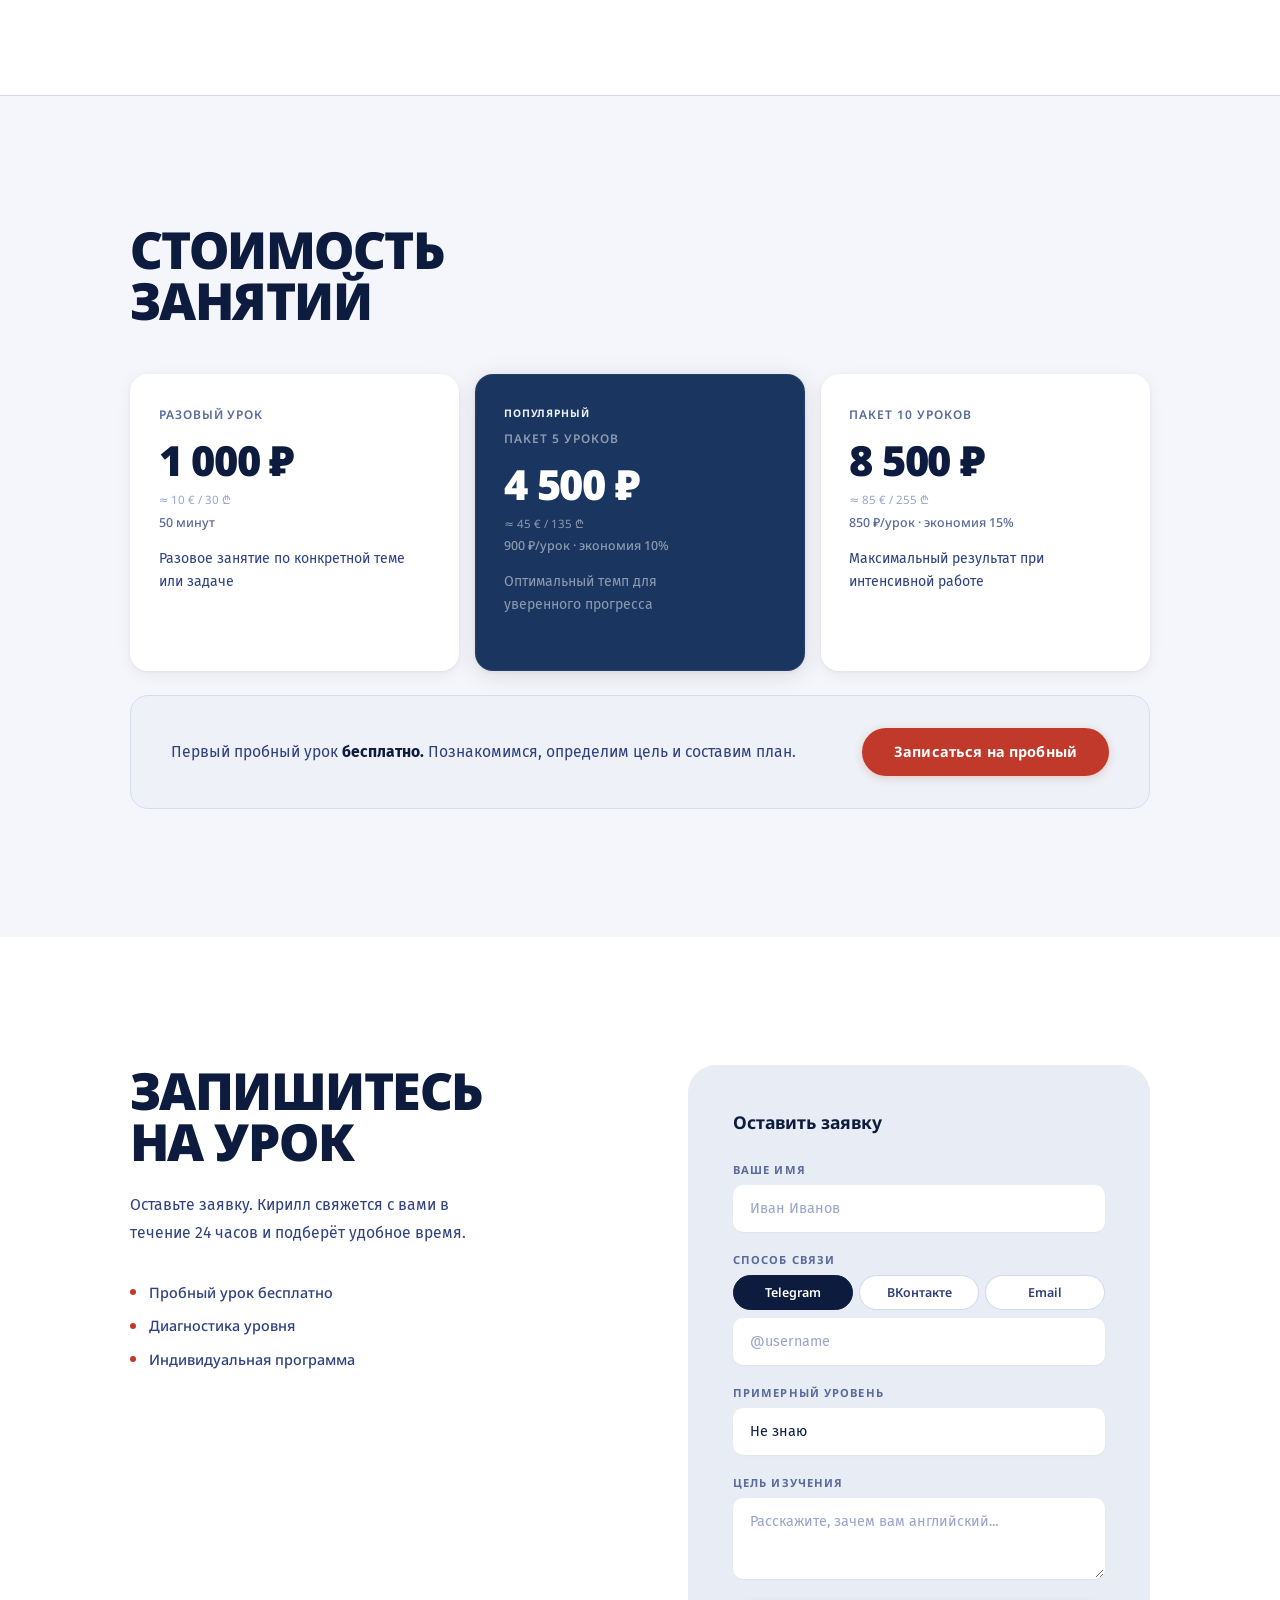
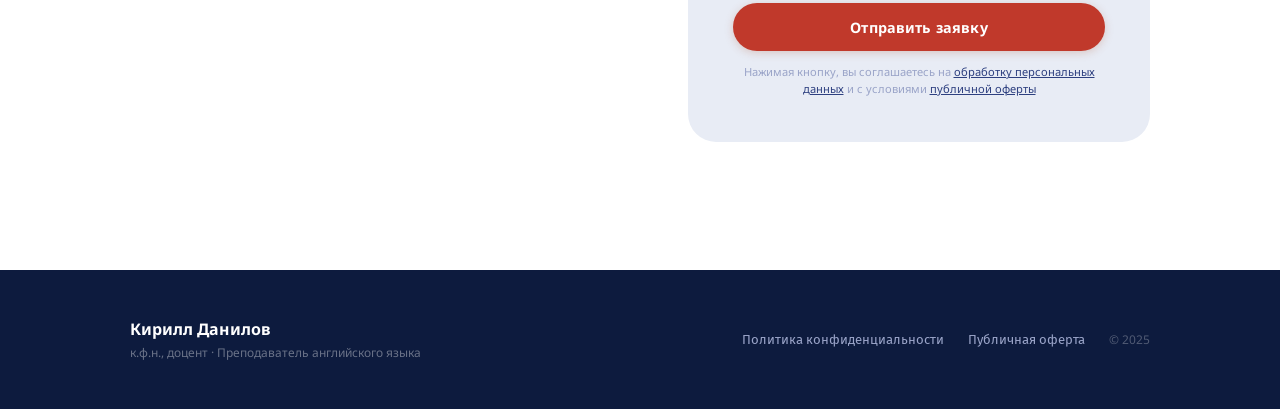
==== commit 4f113223: "Cookie banner: slim white bar at bottom instead of dark popup" ====
--- a/index.html
+++ b/index.html
@@ -8,7 +8,7 @@
   <link rel="preconnect" href="https://fonts.googleapis.com" />
   <link rel="preconnect" href="https://fonts.gstatic.com" crossorigin />
   <link href="https://fonts.googleapis.com/css2?family=Fira+Sans:ital,wght@0,400;0,500;0,600;1,400&family=Noto+Sans:wght@400;600;700;900&display=swap" rel="stylesheet" />
-  <link rel="stylesheet" href="style.css?v=27" />
+  <link rel="stylesheet" href="style.css?v=28" />
 </head>
 <body>
 
--- a/style.css
+++ b/style.css
@@ -905,27 +905,28 @@
 /* ── Cookie Banner ── */
 .cookie-banner {
   position: fixed;
-  bottom: 1.5rem;
-  left: 50%;
-  transform: translateX(-50%);
-  background: var(--ink);
-  color: var(--white);
-  border-radius: var(--radius-pill);
-  padding: 0.85rem 1rem 0.85rem 1.6rem;
-  display: flex;
-  align-items: center;
-  gap: 1.2rem;
+  bottom: 0;
+  left: 0;
+  right: 0;
+  background: rgba(255,255,255,0.96);
+  backdrop-filter: blur(12px);
+  -webkit-backdrop-filter: blur(12px);
+  border-top: 1px solid var(--border);
+  padding: 0.75rem 2rem;
+  display: flex;
+  align-items: center;
+  justify-content: center;
+  gap: 1.5rem;
   z-index: 900;
-  box-shadow: 0 4px 24px rgba(0,0,0,0.22);
-  white-space: nowrap;
-  font-size: 0.88rem;
-}
-.cookie-banner p { color: rgba(255,255,255,0.8); margin: 0; }
-.cookie-banner a { color: var(--white); text-decoration: underline; }
-.cookie-banner__btn { padding: 0.55rem 1.3rem; font-size: 0.82rem; }
+  box-shadow: 0 -2px 16px rgba(0,0,0,0.06);
+  font-size: 0.82rem;
+}
+.cookie-banner p { color: var(--ink-muted); margin: 0; }
+.cookie-banner a { color: var(--ink-mid); text-decoration: underline; }
+.cookie-banner__btn { padding: 0.45rem 1.2rem; font-size: 0.8rem; flex-shrink: 0; }
 
 @media (max-width: 600px) {
-  .cookie-banner { white-space: normal; flex-direction: column; width: calc(100% - 3rem); border-radius: var(--radius-md); text-align: center; }
+  .cookie-banner { gap: 0.8rem; padding: 0.75rem 1.2rem; }
 }
 
 /* ── Footer Links ── */
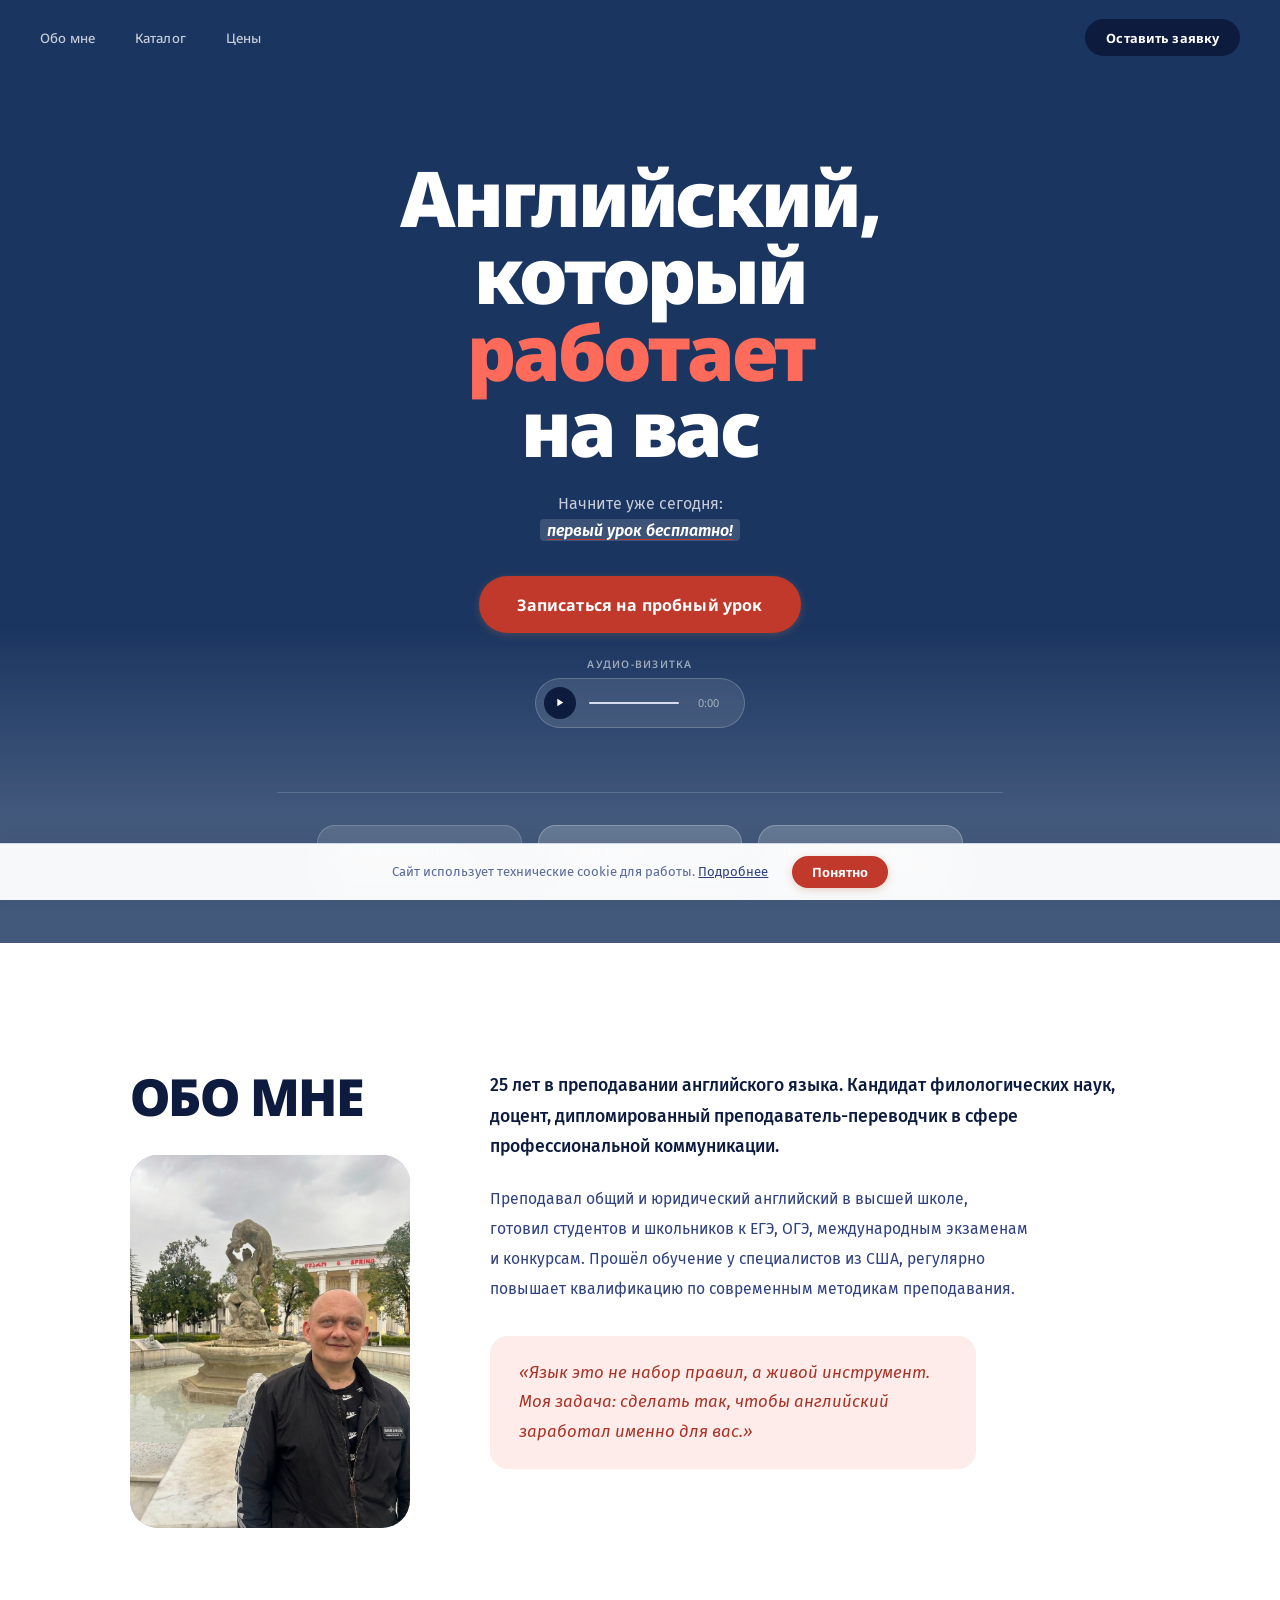
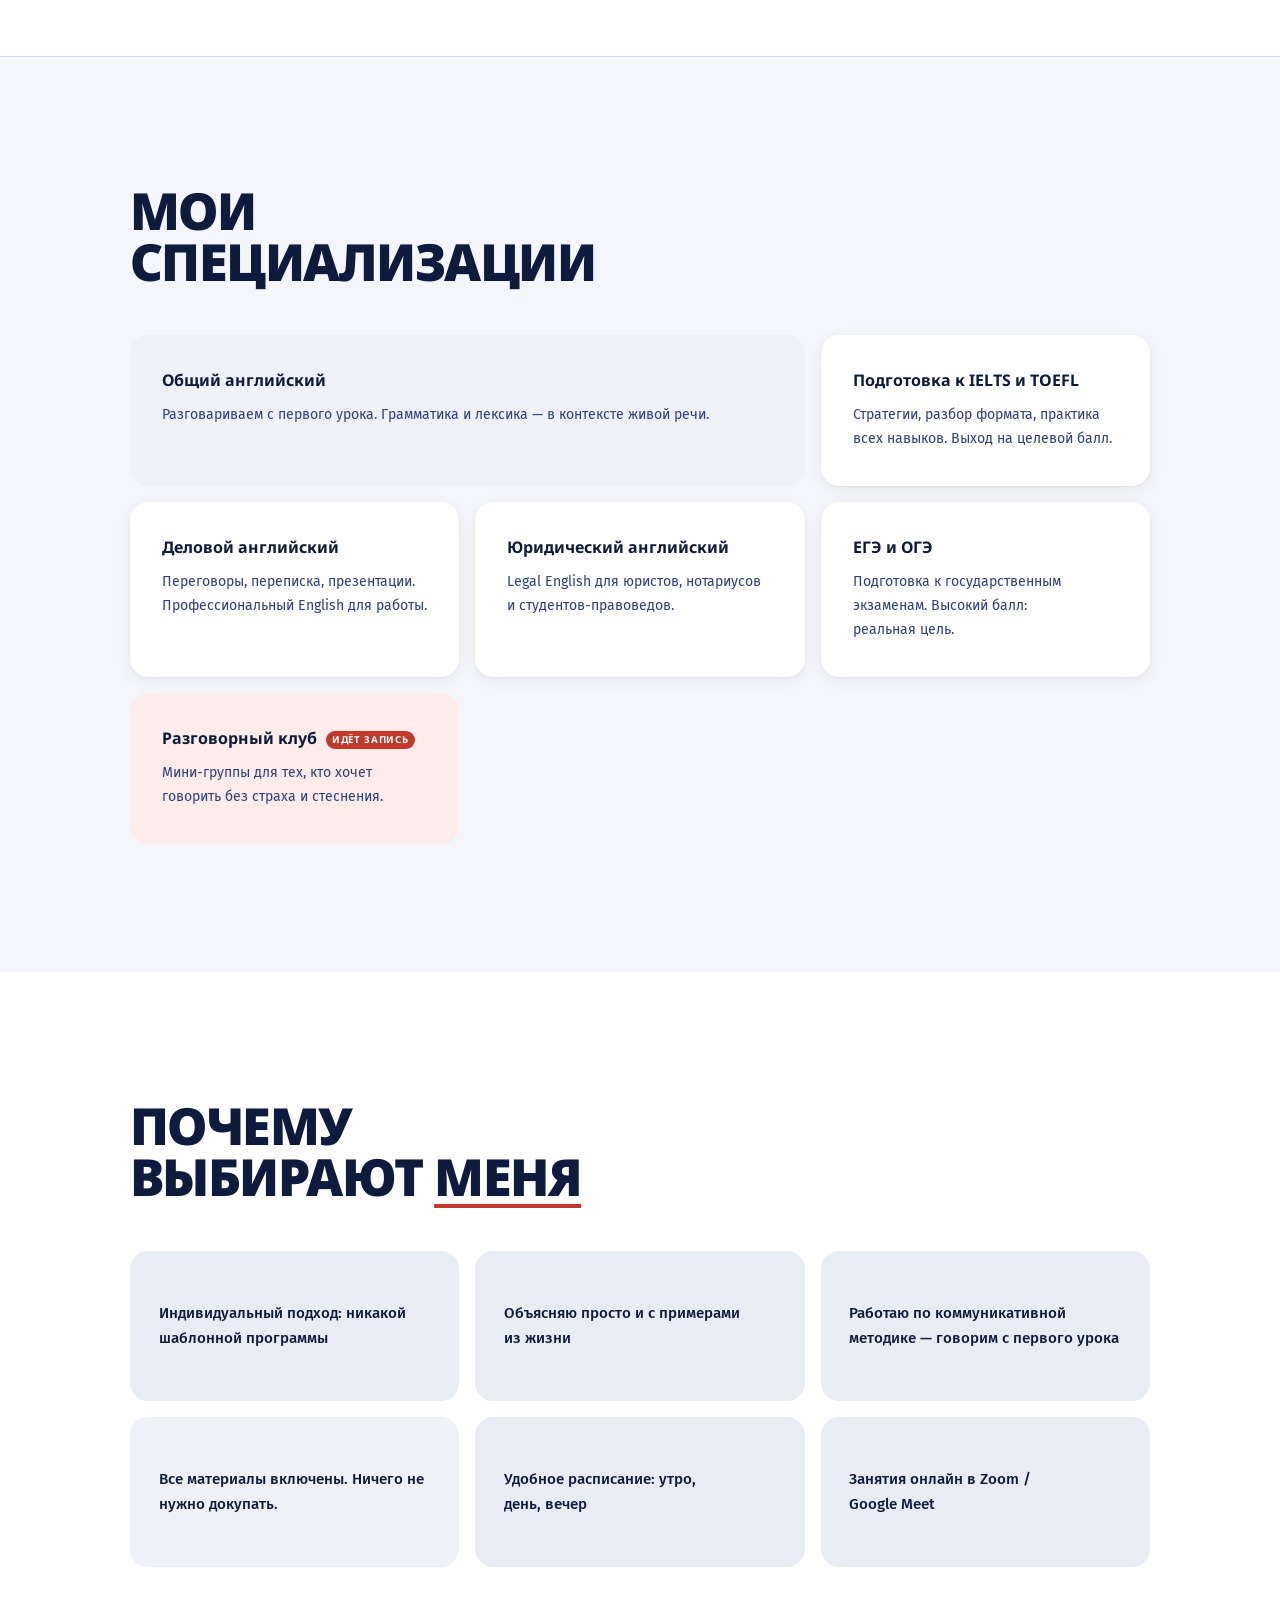
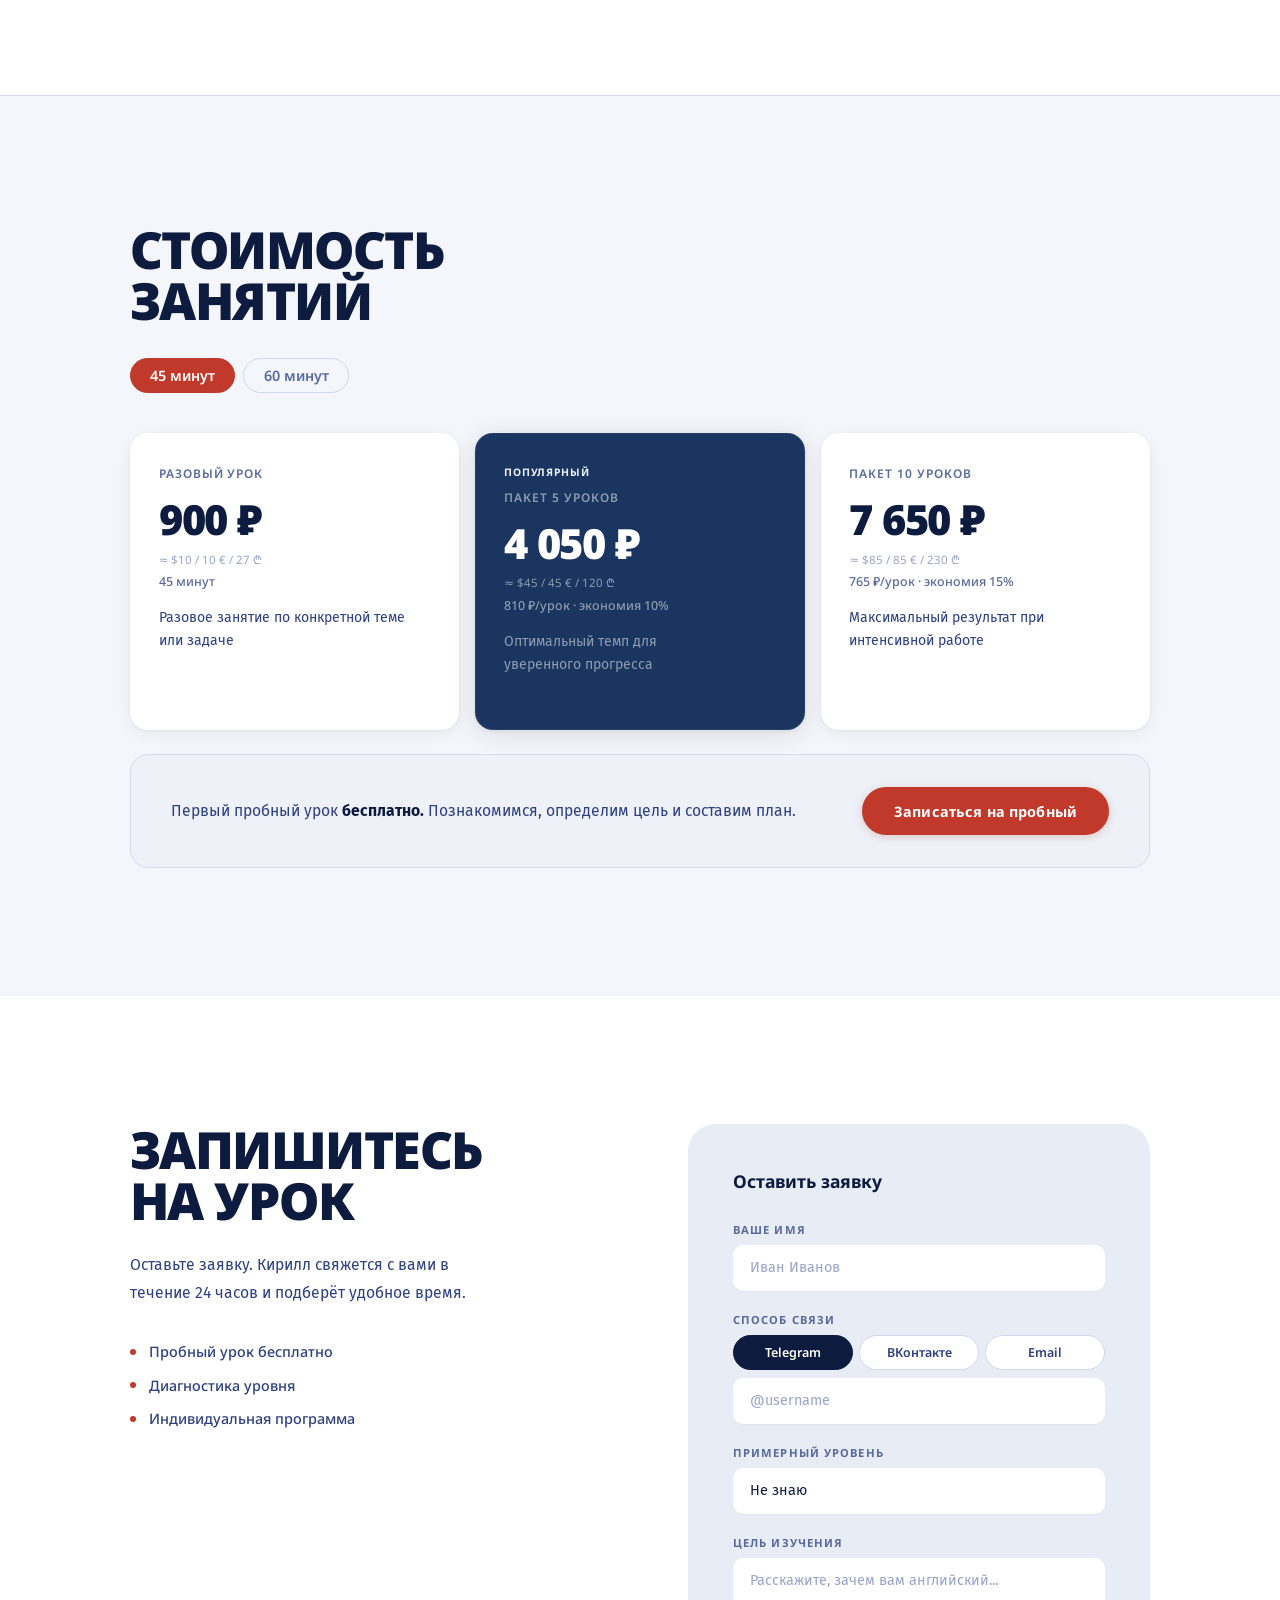
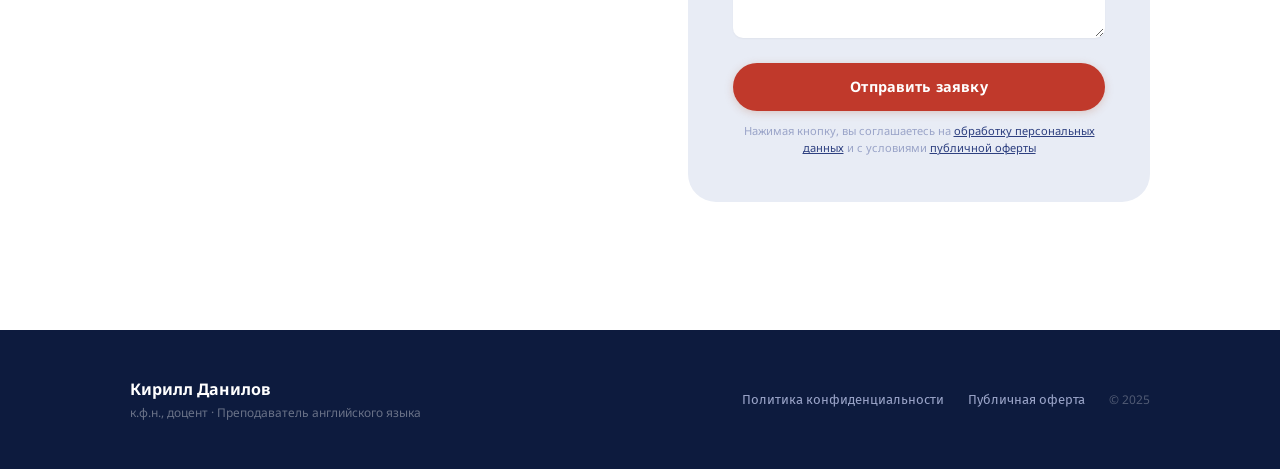
==== commit 36d94819: "Add duration toggle (45/60 min) and USD prices to price section Co-Authored-By: Claude Sonnet 4.6 <n" ====
--- a/index.html
+++ b/index.html
@@ -4,7 +4,21 @@
   <meta charset="UTF-8" />
   <meta name="viewport" content="width=device-width, initial-scale=1.0" />
   <title>Кирилл Данилов — Преподаватель английского языка</title>
-  <meta name="description" content="Кандидат филологических наук, доцент. 25 лет опыта. IELTS, деловой английский, с нуля до C2." />
+  <meta name="description" content="Кандидат филологических наук, доцент. 25 лет опыта. IELTS, деловой английский, онлайн-занятия." />
+  <!-- Open Graph -->
+  <meta property="og:type" content="website" />
+  <meta property="og:url" content="https://kirilldanilov.online/" />
+  <meta property="og:title" content="Кирилл Данилов — Преподаватель английского языка" />
+  <meta property="og:description" content="25 лет опыта. Первый урок бесплатно. IELTS, деловой и общий английский онлайн." />
+  <meta property="og:image" content="https://kirilldanilov.online/og-image.png" />
+  <meta property="og:image:width" content="1200" />
+  <meta property="og:image:height" content="630" />
+  <meta property="og:locale" content="ru_RU" />
+  <!-- Twitter Card -->
+  <meta name="twitter:card" content="summary_large_image" />
+  <meta name="twitter:title" content="Кирилл Данилов — Преподаватель английского языка" />
+  <meta name="twitter:description" content="25 лет опыта. Первый урок бесплатно. IELTS, деловой и общий английский онлайн." />
+  <meta name="twitter:image" content="https://kirilldanilov.online/og-image.png" />
   <link rel="preconnect" href="https://fonts.googleapis.com" />
   <link rel="preconnect" href="https://fonts.gstatic.com" crossorigin />
   <link href="https://fonts.googleapis.com/css2?family=Fira+Sans:ital,wght@0,400;0,500;0,600;1,400&family=Noto+Sans:wght@400;600;700;900&display=swap" rel="stylesheet" />
@@ -156,27 +170,32 @@
   <div class="container">
     <h2 class="section-heading">СТОИМОСТЬ<br>ЗАНЯТИЙ</h2>
 
+    <div class="duration-tabs">
+      <button class="duration-tab active" data-dur="45">45 минут</button>
+      <button class="duration-tab" data-dur="60">60 минут</button>
+    </div>
+
     <div class="price__grid">
       <div class="price-card reveal" style="--i:0">
         <div class="price-card__label">Разовый урок</div>
-        <div class="price-card__amount">1 000 ₽</div>
-        <div class="price-card__convert">≈ 10 € / 30 ₾</div>
-        <div class="price-card__per">50 минут</div>
+        <div class="price-card__amount" id="p-single">900 ₽</div>
+        <div class="price-card__convert" id="c-single">≈ $10 / 10 € / 27 ₾</div>
+        <div class="price-card__per" id="d-single">45 минут</div>
         <p class="price-card__desc">Разовое занятие по конкретной теме или задаче</p>
       </div>
       <div class="price-card price-card--featured reveal" style="--i:1">
         <div class="price-card__badge">Популярный</div>
         <div class="price-card__label">Пакет 5 уроков</div>
-        <div class="price-card__amount">4 500 ₽</div>
-        <div class="price-card__convert">≈ 45 € / 135 ₾</div>
-        <div class="price-card__per">900 ₽/урок · экономия 10%</div>
+        <div class="price-card__amount" id="p-five">4 050 ₽</div>
+        <div class="price-card__convert" id="c-five">≈ $45 / 45 € / 120 ₾</div>
+        <div class="price-card__per" id="d-five">810 ₽/урок · экономия 10%</div>
         <p class="price-card__desc">Оптимальный темп для уверенного прогресса</p>
       </div>
       <div class="price-card reveal" style="--i:2">
         <div class="price-card__label">Пакет 10 уроков</div>
-        <div class="price-card__amount">8 500 ₽</div>
-        <div class="price-card__convert">≈ 85 € / 255 ₾</div>
-        <div class="price-card__per">850 ₽/урок · экономия 15%</div>
+        <div class="price-card__amount" id="p-ten">7 650 ₽</div>
+        <div class="price-card__convert" id="c-ten">≈ $85 / 85 € / 230 ₾</div>
+        <div class="price-card__per" id="d-ten">765 ₽/урок · экономия 15%</div>
         <p class="price-card__desc">Максимальный результат при интенсивной работе</p>
       </div>
     </div>
--- a/style.css
+++ b/style.css
@@ -602,7 +602,11 @@
   padding: 8rem 0;
   border-top: 1px solid var(--border);
 }
-.price .section-heading { margin-bottom: 3rem; }
+.price .section-heading { margin-bottom: 2rem; }
+.duration-tabs { display: flex; gap: 0.5rem; margin-bottom: 2.5rem; }
+.duration-tab { padding: 0.45rem 1.2rem; border-radius: var(--radius-pill); border: 1.5px solid var(--border); background: transparent; font-family: var(--font-head); font-size: 0.9rem; font-weight: 600; color: var(--ink-muted); cursor: pointer; transition: var(--transition); }
+.duration-tab:hover { border-color: var(--accent); color: var(--accent); }
+.duration-tab.active { background: var(--accent); border-color: var(--accent); color: var(--white); }
 .price__grid {
   display: grid;
   grid-template-columns: repeat(3, 1fr);
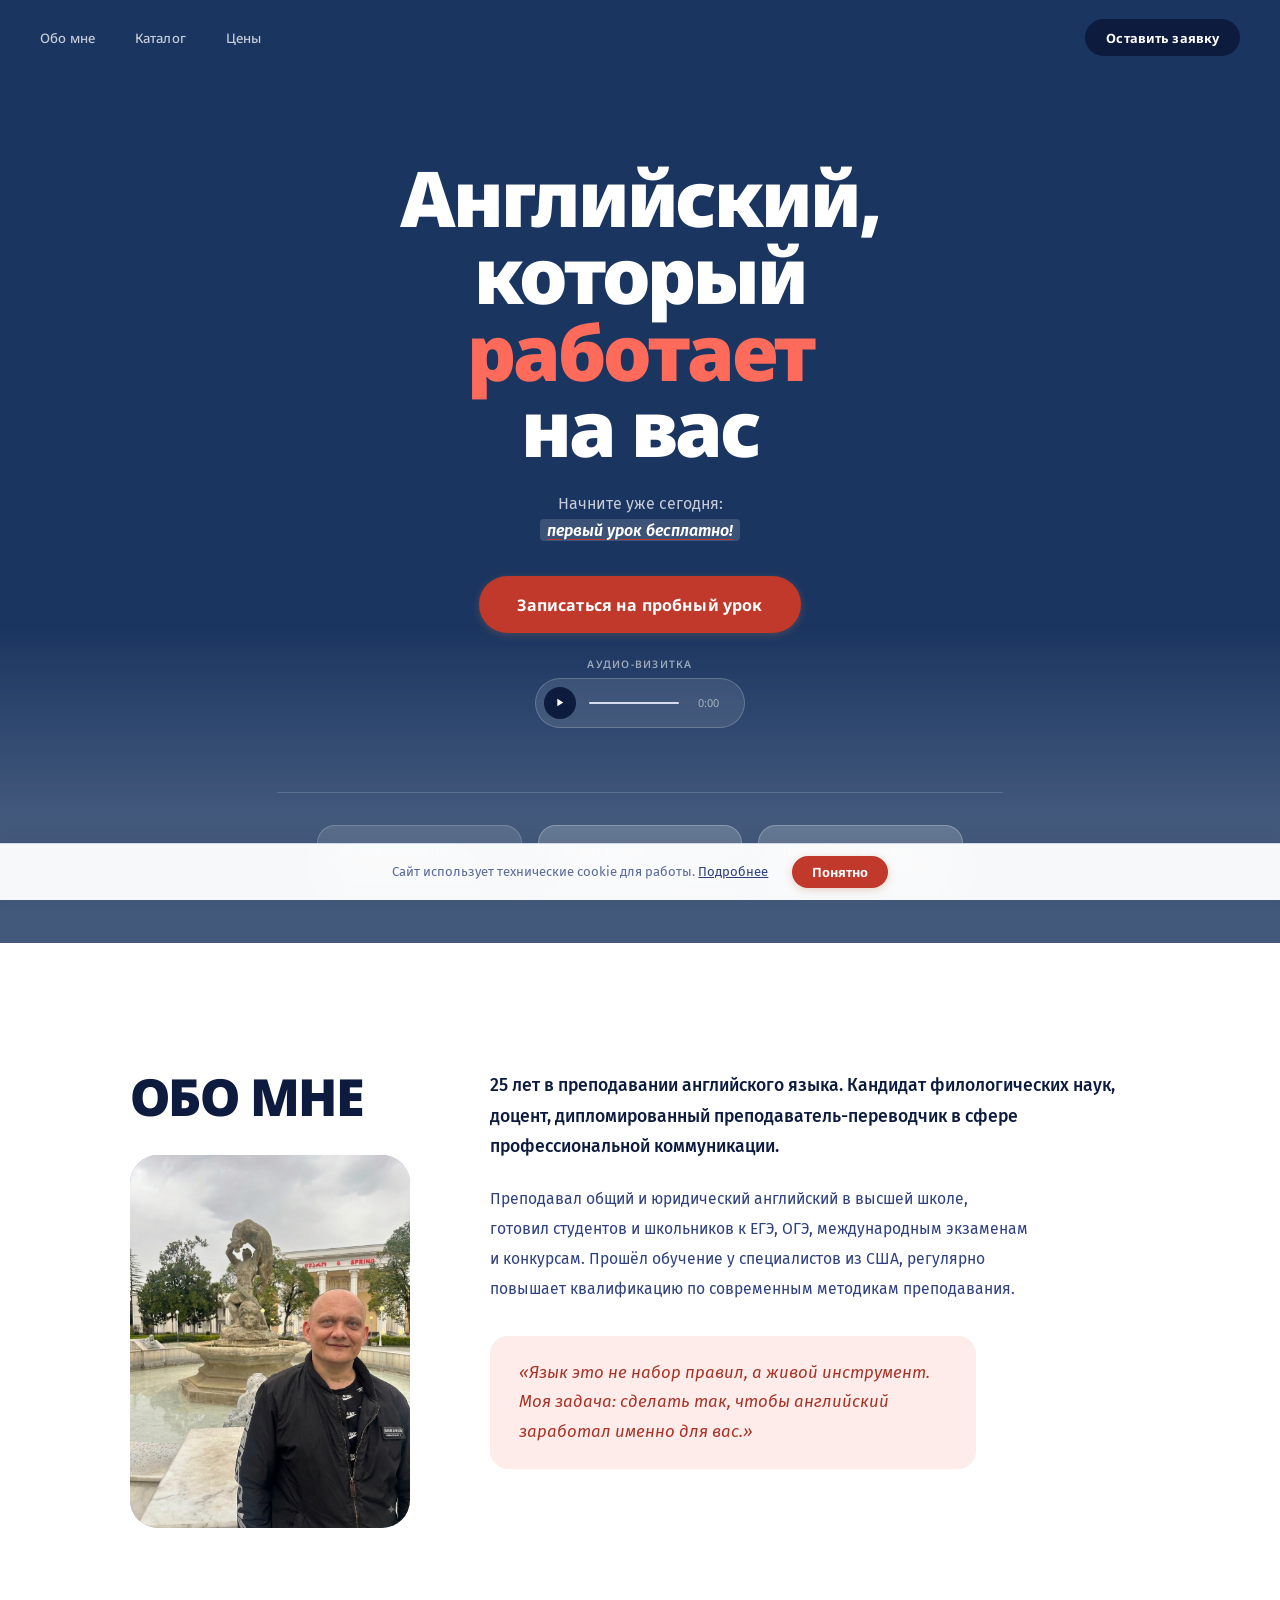
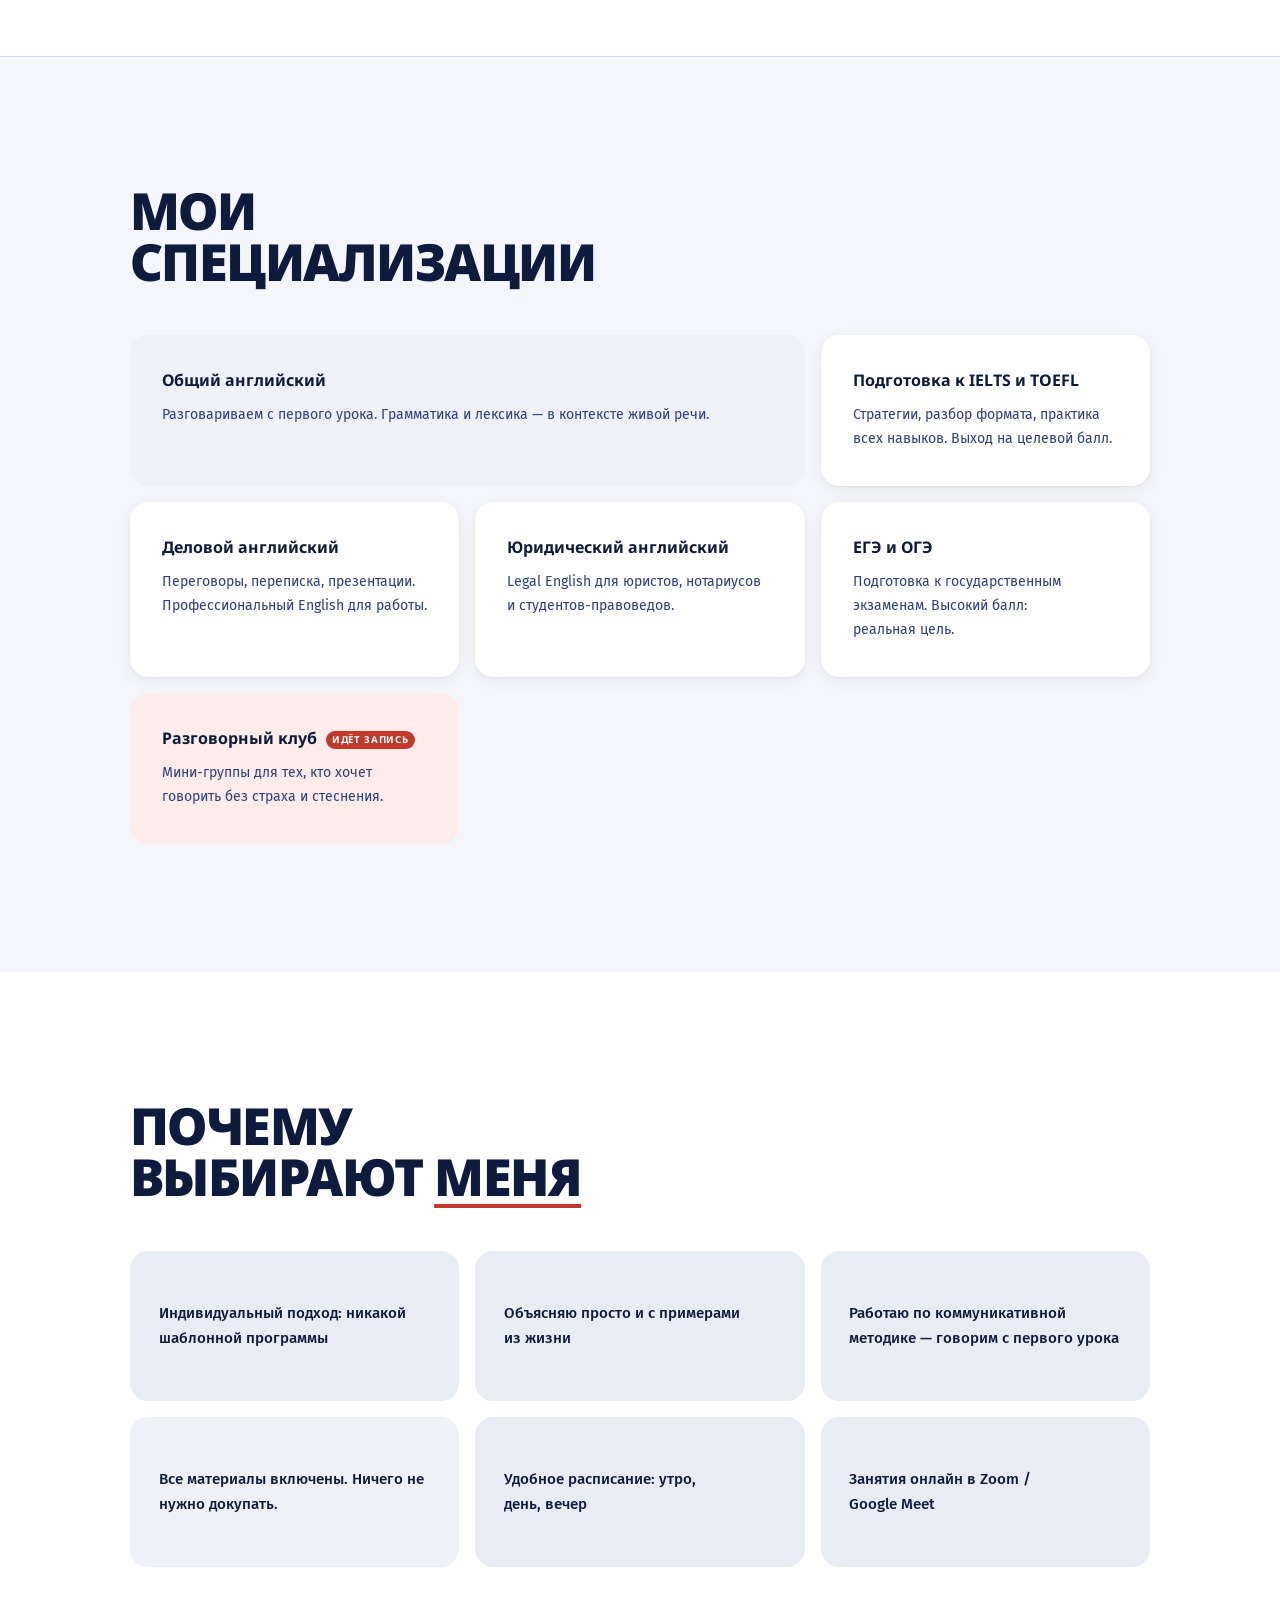
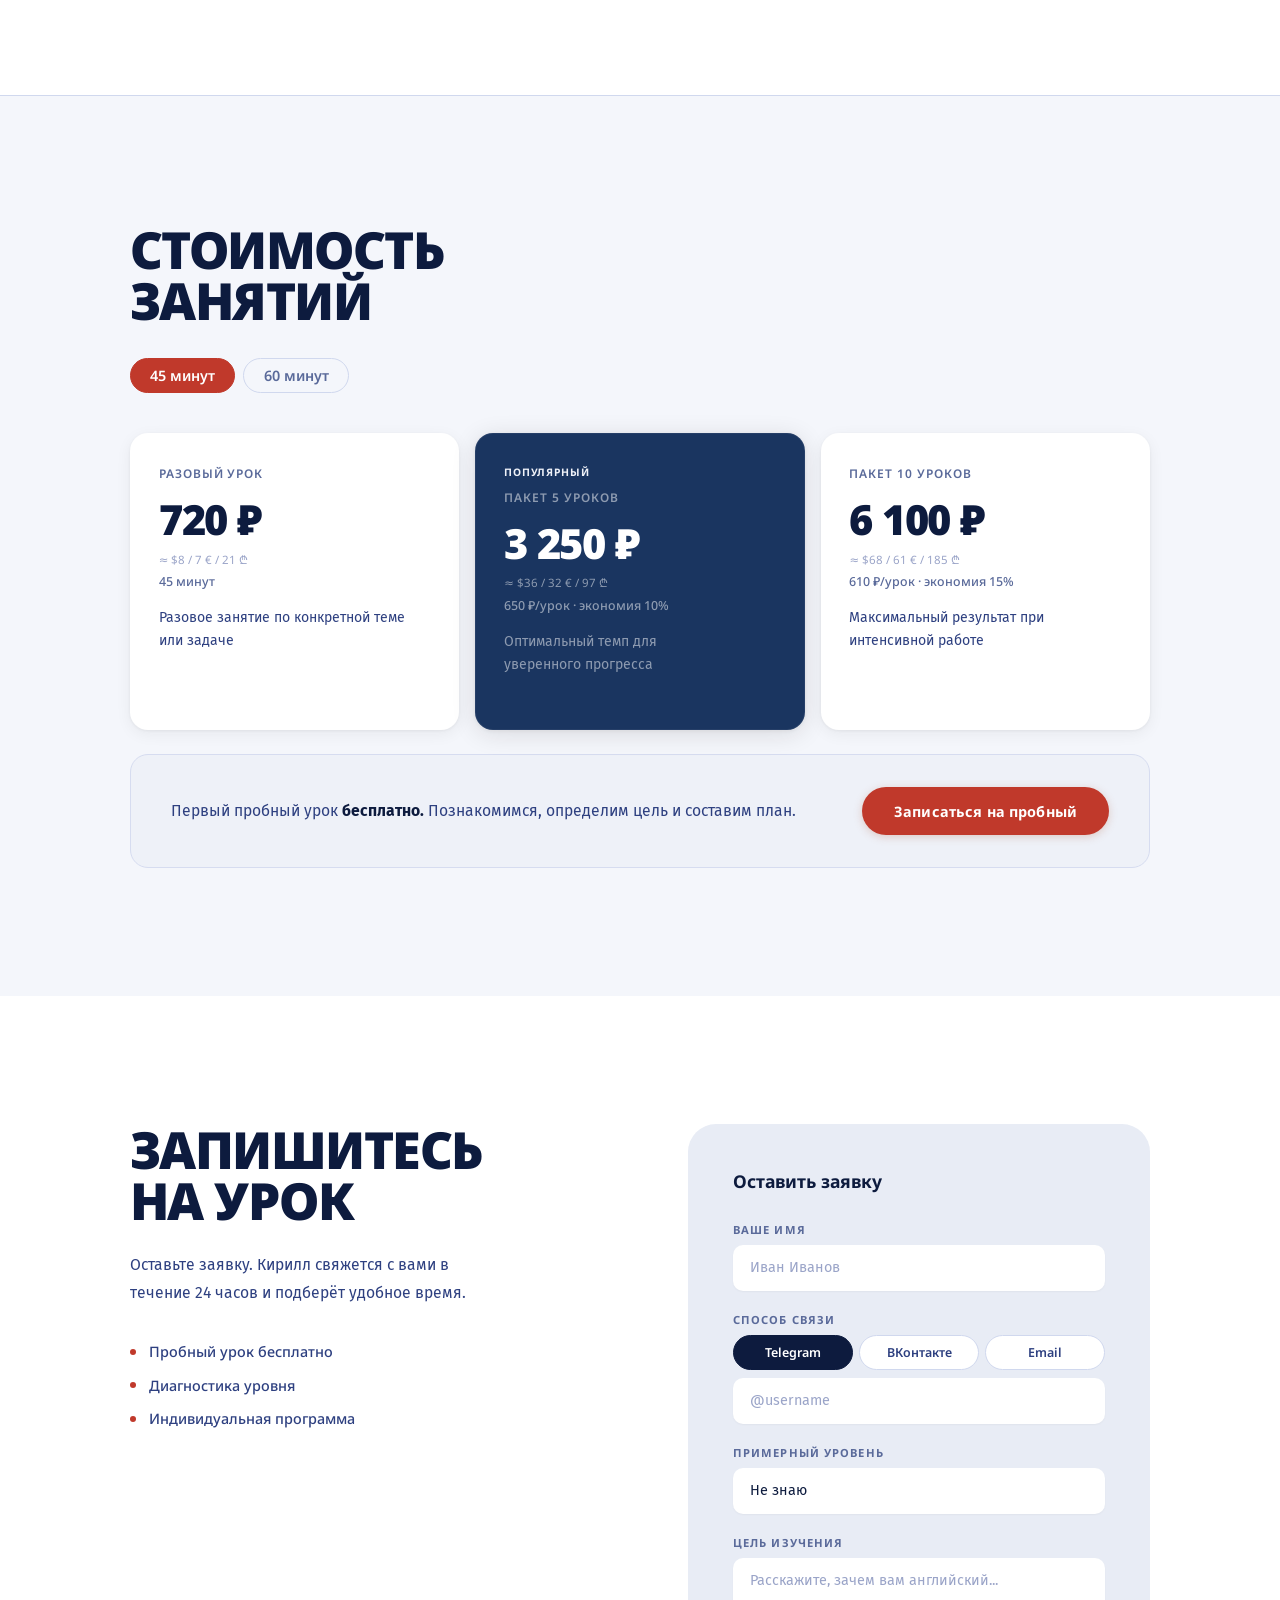
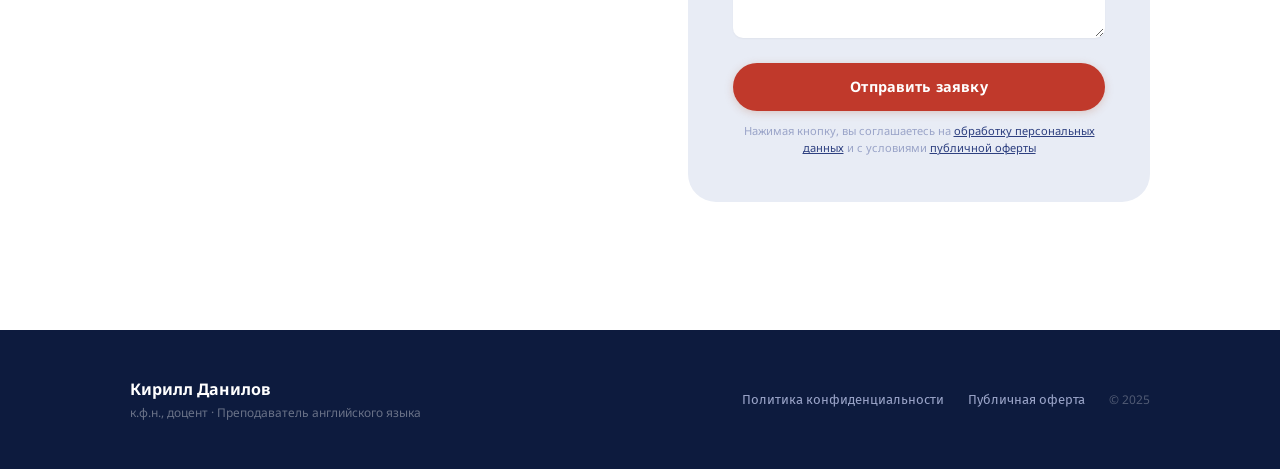
==== commit c8412054: "Update prices: 60min=$10/900₽, 45min=$8/720₽, recalculate all currencies Co-Authored-By: Claude Sonn" ====
--- a/index.html
+++ b/index.html
@@ -178,24 +178,24 @@
     <div class="price__grid">
       <div class="price-card reveal" style="--i:0">
         <div class="price-card__label">Разовый урок</div>
-        <div class="price-card__amount" id="p-single">900 ₽</div>
-        <div class="price-card__convert" id="c-single">≈ $10 / 10 € / 27 ₾</div>
+        <div class="price-card__amount" id="p-single">720 ₽</div>
+        <div class="price-card__convert" id="c-single">≈ $8 / 7 € / 21 ₾</div>
         <div class="price-card__per" id="d-single">45 минут</div>
         <p class="price-card__desc">Разовое занятие по конкретной теме или задаче</p>
       </div>
       <div class="price-card price-card--featured reveal" style="--i:1">
         <div class="price-card__badge">Популярный</div>
         <div class="price-card__label">Пакет 5 уроков</div>
-        <div class="price-card__amount" id="p-five">4 050 ₽</div>
-        <div class="price-card__convert" id="c-five">≈ $45 / 45 € / 120 ₾</div>
-        <div class="price-card__per" id="d-five">810 ₽/урок · экономия 10%</div>
+        <div class="price-card__amount" id="p-five">3 250 ₽</div>
+        <div class="price-card__convert" id="c-five">≈ $36 / 32 € / 97 ₾</div>
+        <div class="price-card__per" id="d-five">650 ₽/урок · экономия 10%</div>
         <p class="price-card__desc">Оптимальный темп для уверенного прогресса</p>
       </div>
       <div class="price-card reveal" style="--i:2">
         <div class="price-card__label">Пакет 10 уроков</div>
-        <div class="price-card__amount" id="p-ten">7 650 ₽</div>
-        <div class="price-card__convert" id="c-ten">≈ $85 / 85 € / 230 ₾</div>
-        <div class="price-card__per" id="d-ten">765 ₽/урок · экономия 15%</div>
+        <div class="price-card__amount" id="p-ten">6 100 ₽</div>
+        <div class="price-card__convert" id="c-ten">≈ $68 / 61 € / 185 ₾</div>
+        <div class="price-card__per" id="d-ten">610 ₽/урок · экономия 15%</div>
         <p class="price-card__desc">Максимальный результат при интенсивной работе</p>
       </div>
     </div>
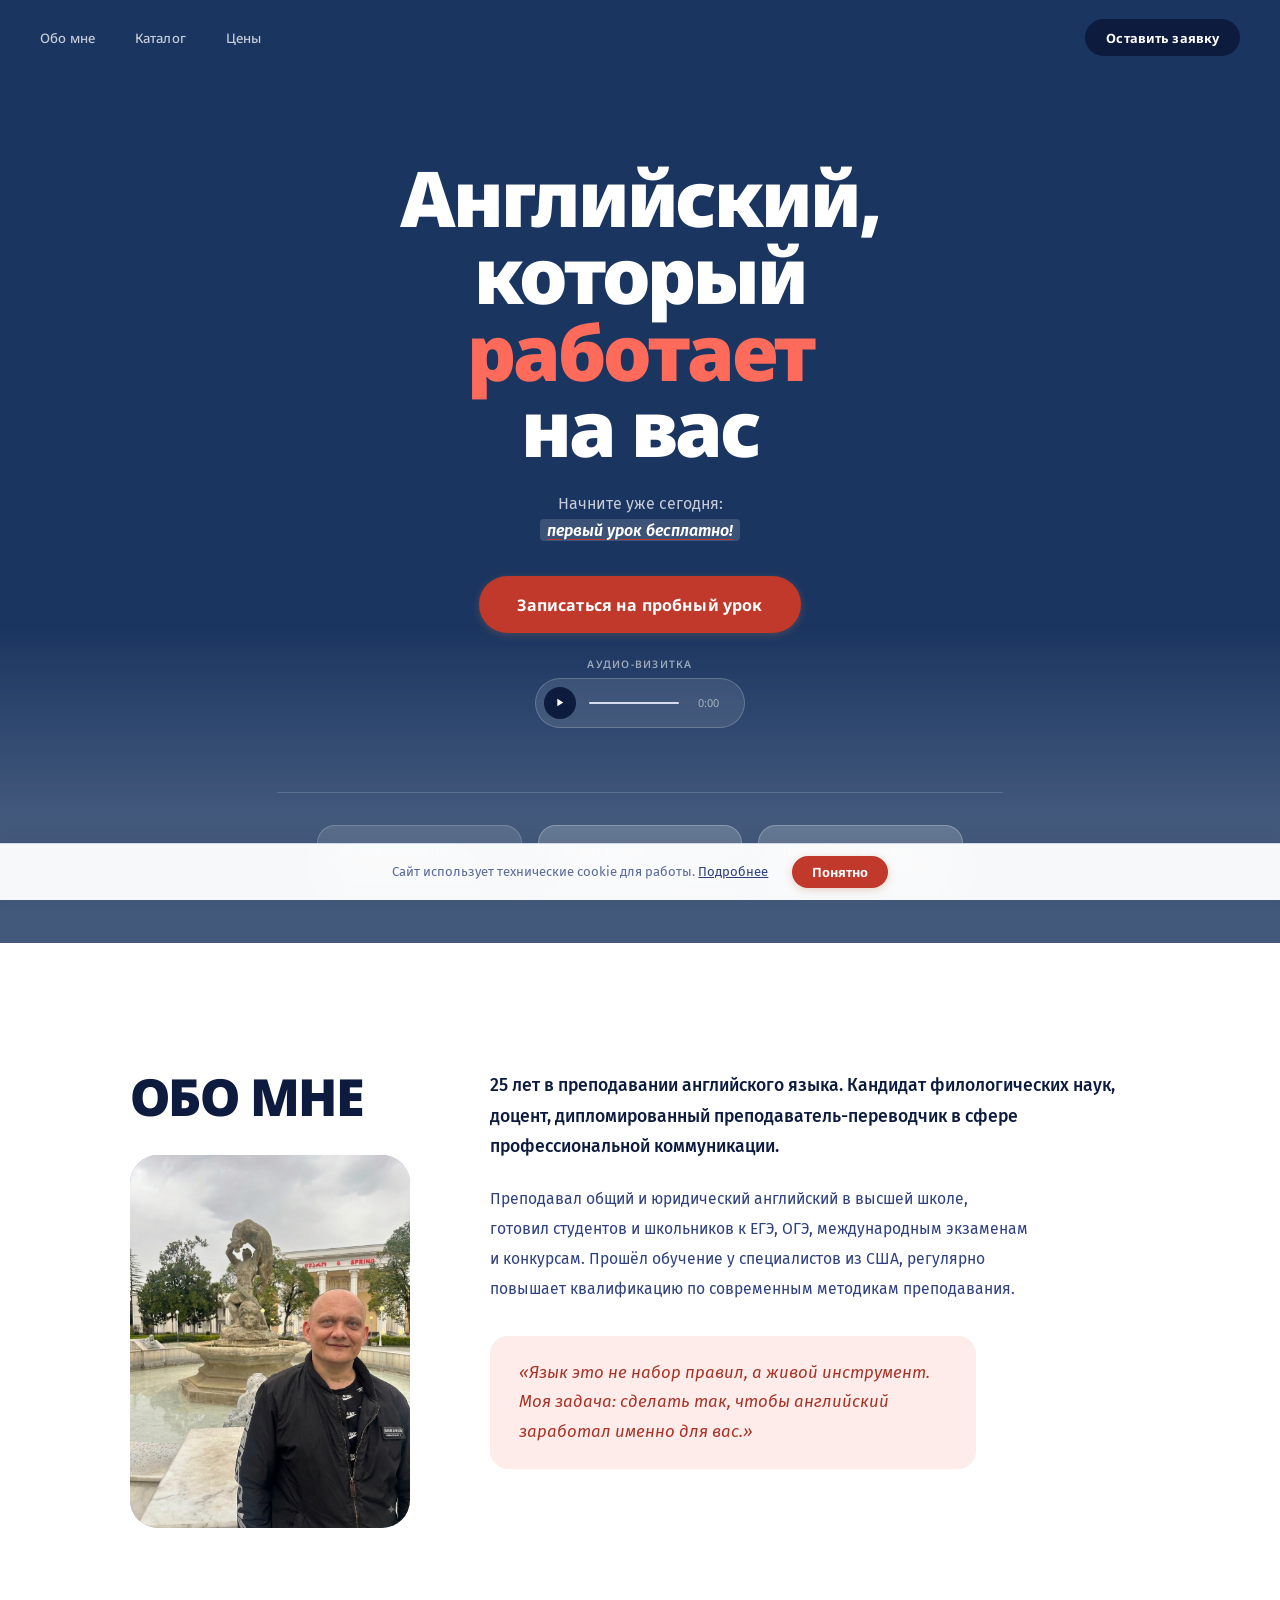
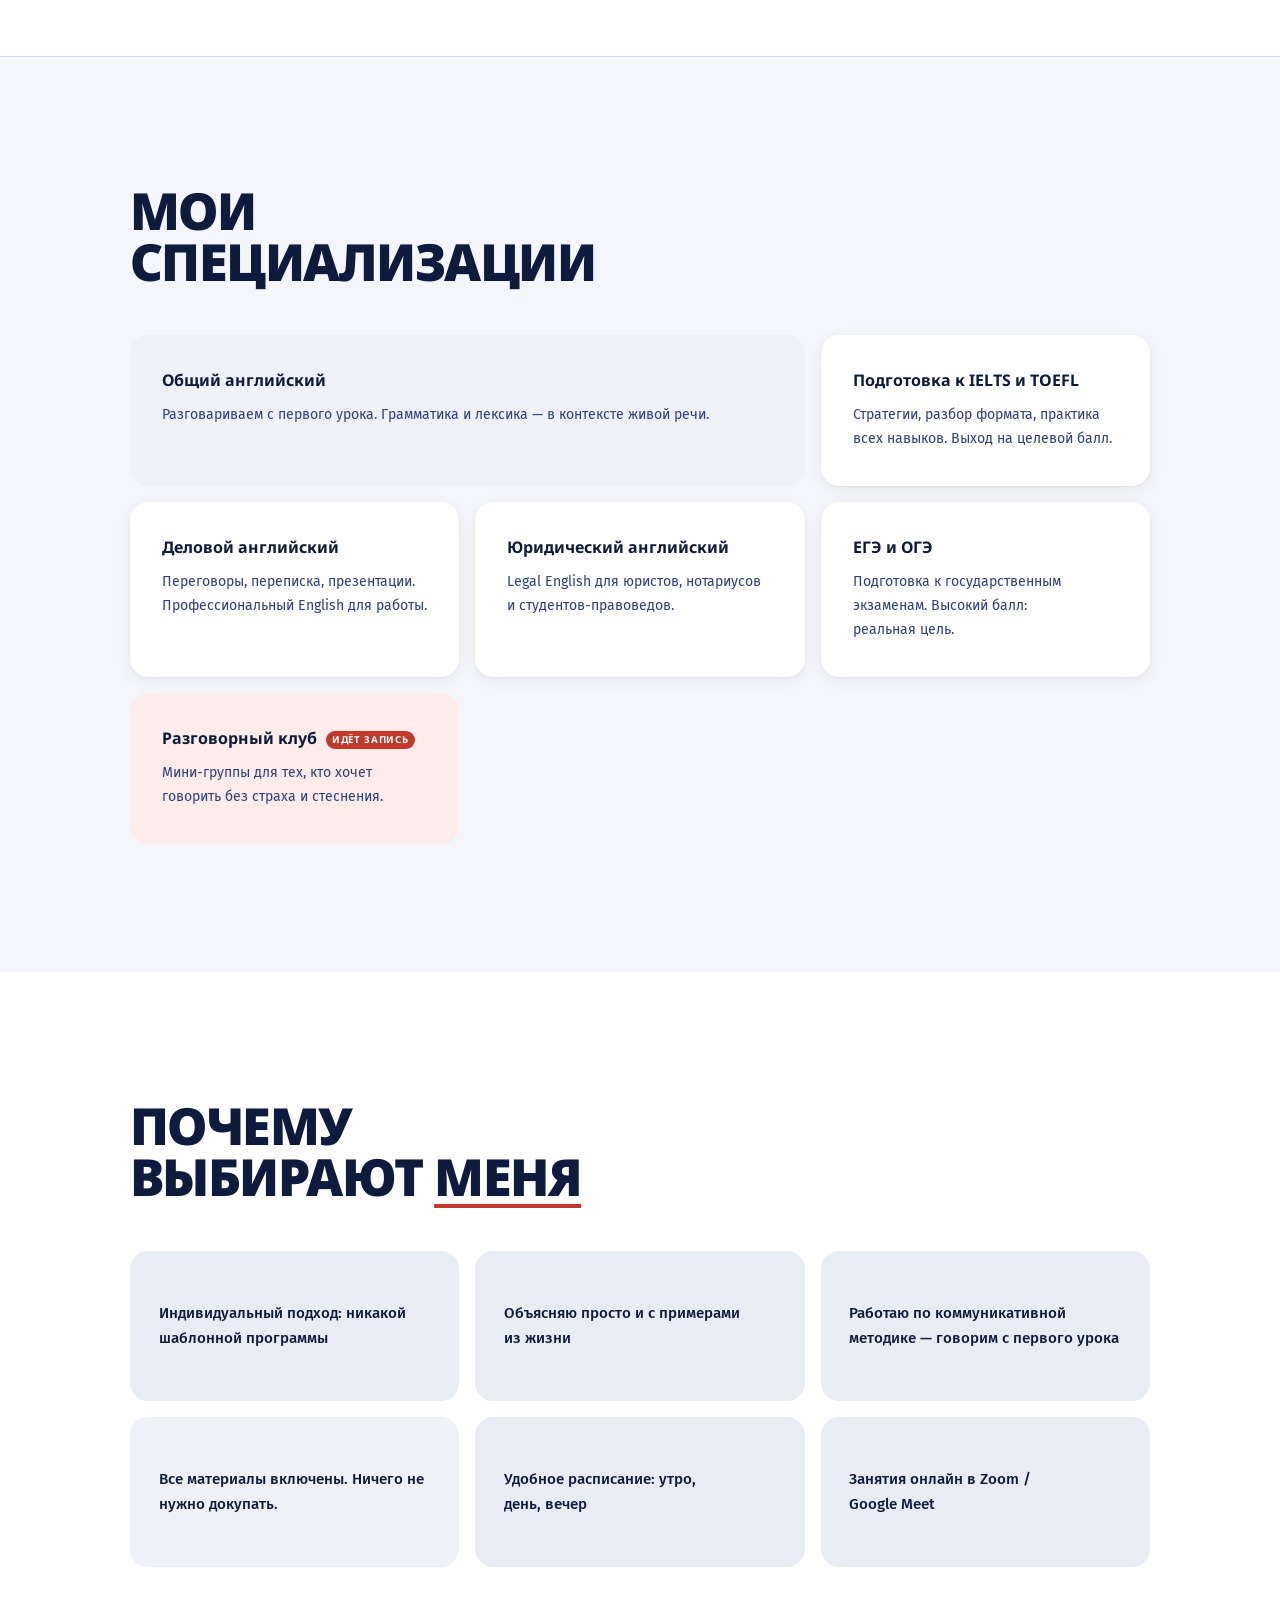
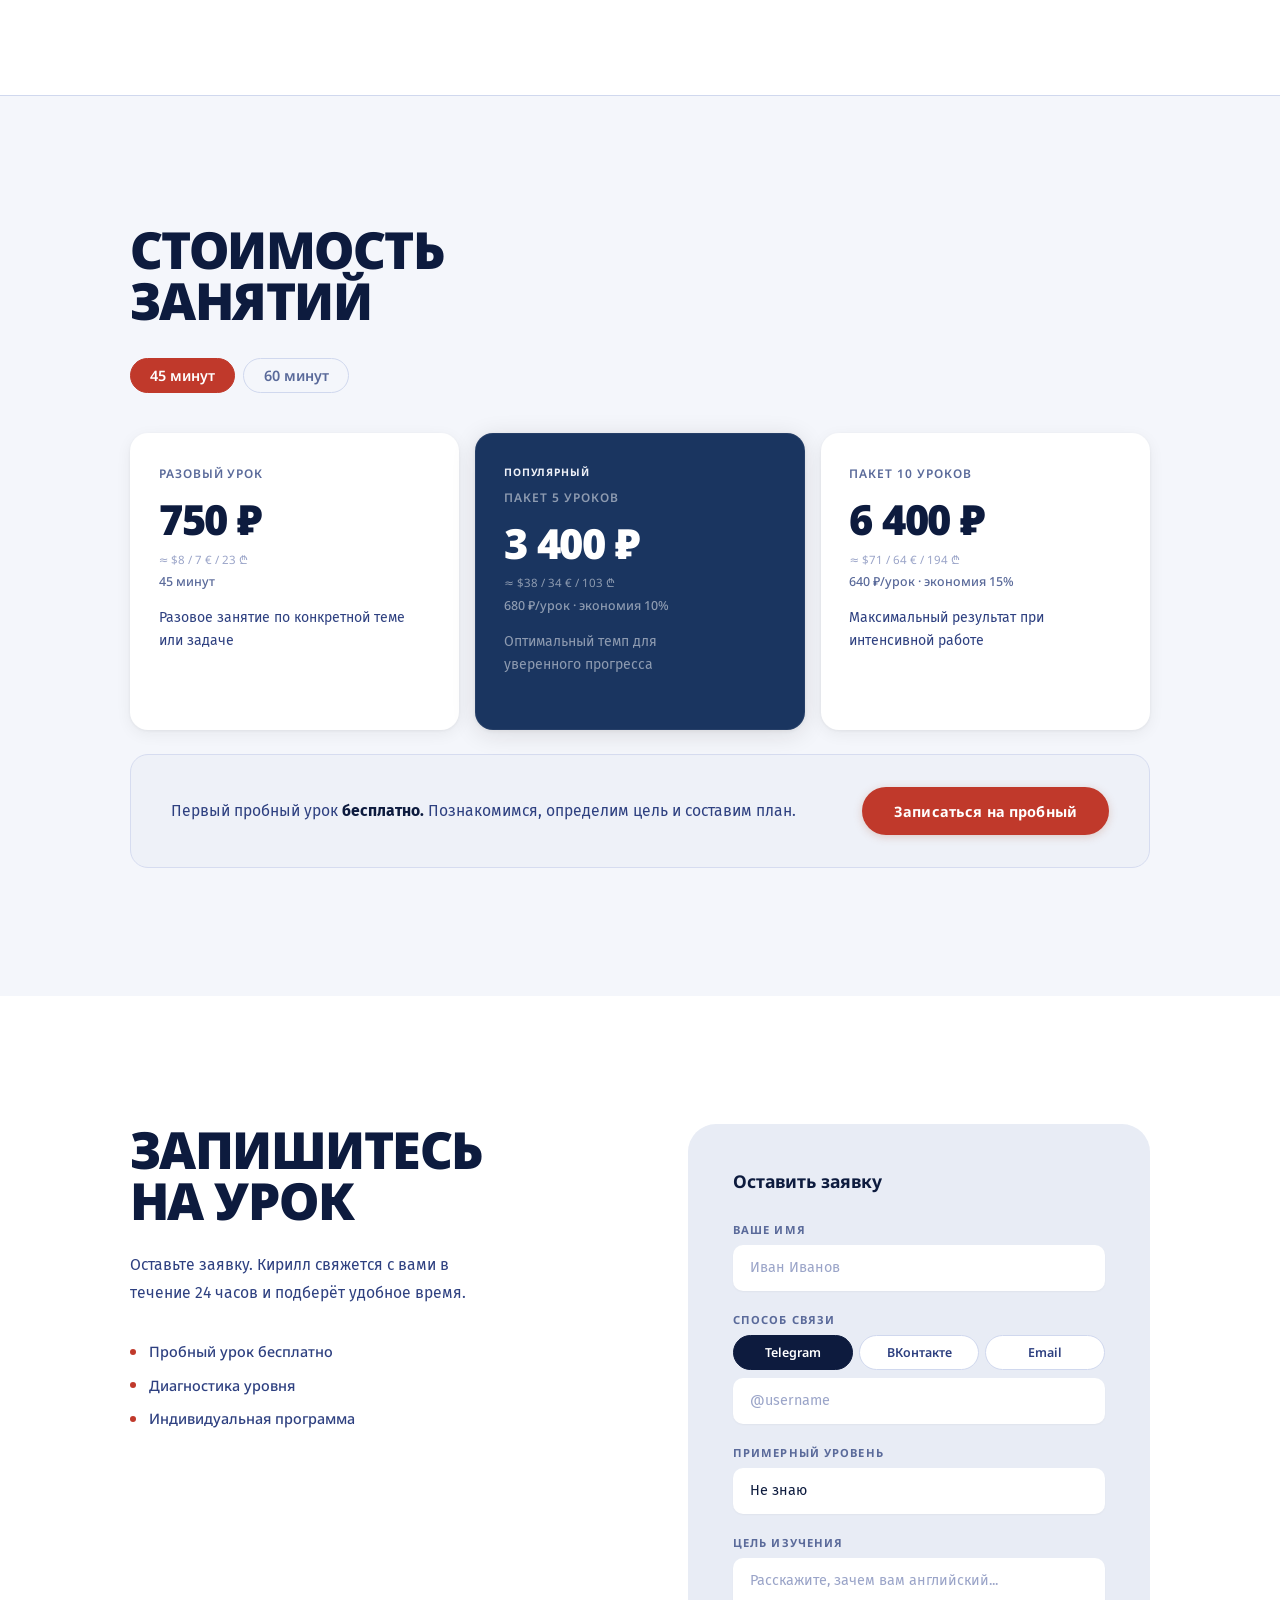
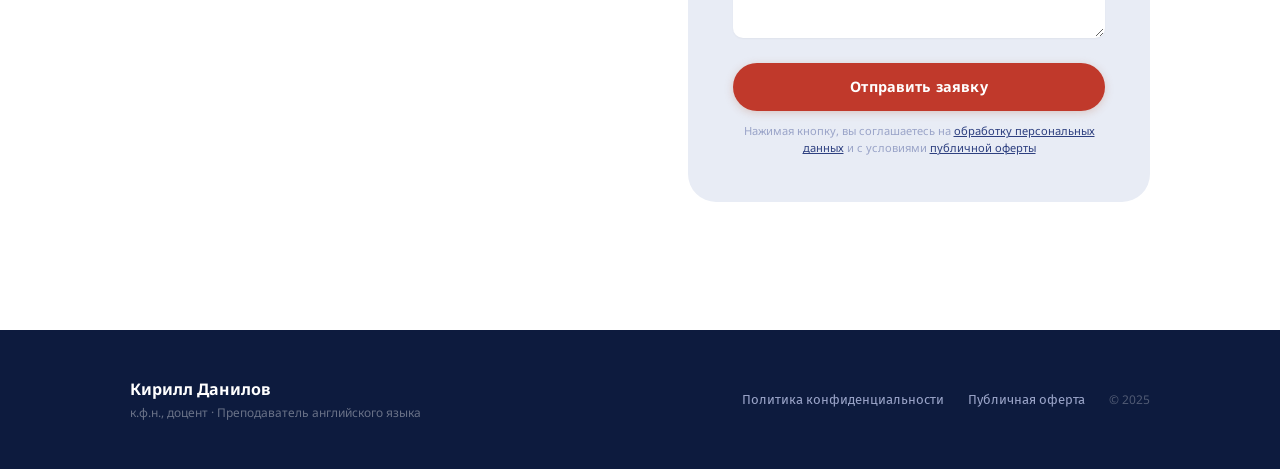
==== commit 52526a8f: "Set 60min=1000₽/$11, 45min=750₽/$8, recalculate packages Co-Authored-By: Claude Sonnet 4.6 <noreply@" ====
--- a/index.html
+++ b/index.html
@@ -178,24 +178,24 @@
     <div class="price__grid">
       <div class="price-card reveal" style="--i:0">
         <div class="price-card__label">Разовый урок</div>
-        <div class="price-card__amount" id="p-single">720 ₽</div>
-        <div class="price-card__convert" id="c-single">≈ $8 / 7 € / 21 ₾</div>
+        <div class="price-card__amount" id="p-single">750 ₽</div>
+        <div class="price-card__convert" id="c-single">≈ $8 / 7 € / 23 ₾</div>
         <div class="price-card__per" id="d-single">45 минут</div>
         <p class="price-card__desc">Разовое занятие по конкретной теме или задаче</p>
       </div>
       <div class="price-card price-card--featured reveal" style="--i:1">
         <div class="price-card__badge">Популярный</div>
         <div class="price-card__label">Пакет 5 уроков</div>
-        <div class="price-card__amount" id="p-five">3 250 ₽</div>
-        <div class="price-card__convert" id="c-five">≈ $36 / 32 € / 97 ₾</div>
-        <div class="price-card__per" id="d-five">650 ₽/урок · экономия 10%</div>
+        <div class="price-card__amount" id="p-five">3 400 ₽</div>
+        <div class="price-card__convert" id="c-five">≈ $38 / 34 € / 103 ₾</div>
+        <div class="price-card__per" id="d-five">680 ₽/урок · экономия 10%</div>
         <p class="price-card__desc">Оптимальный темп для уверенного прогресса</p>
       </div>
       <div class="price-card reveal" style="--i:2">
         <div class="price-card__label">Пакет 10 уроков</div>
-        <div class="price-card__amount" id="p-ten">6 100 ₽</div>
-        <div class="price-card__convert" id="c-ten">≈ $68 / 61 € / 185 ₾</div>
-        <div class="price-card__per" id="d-ten">610 ₽/урок · экономия 15%</div>
+        <div class="price-card__amount" id="p-ten">6 400 ₽</div>
+        <div class="price-card__convert" id="c-ten">≈ $71 / 64 € / 194 ₾</div>
+        <div class="price-card__per" id="d-ten">640 ₽/урок · экономия 15%</div>
         <p class="price-card__desc">Максимальный результат при интенсивной работе</p>
       </div>
     </div>
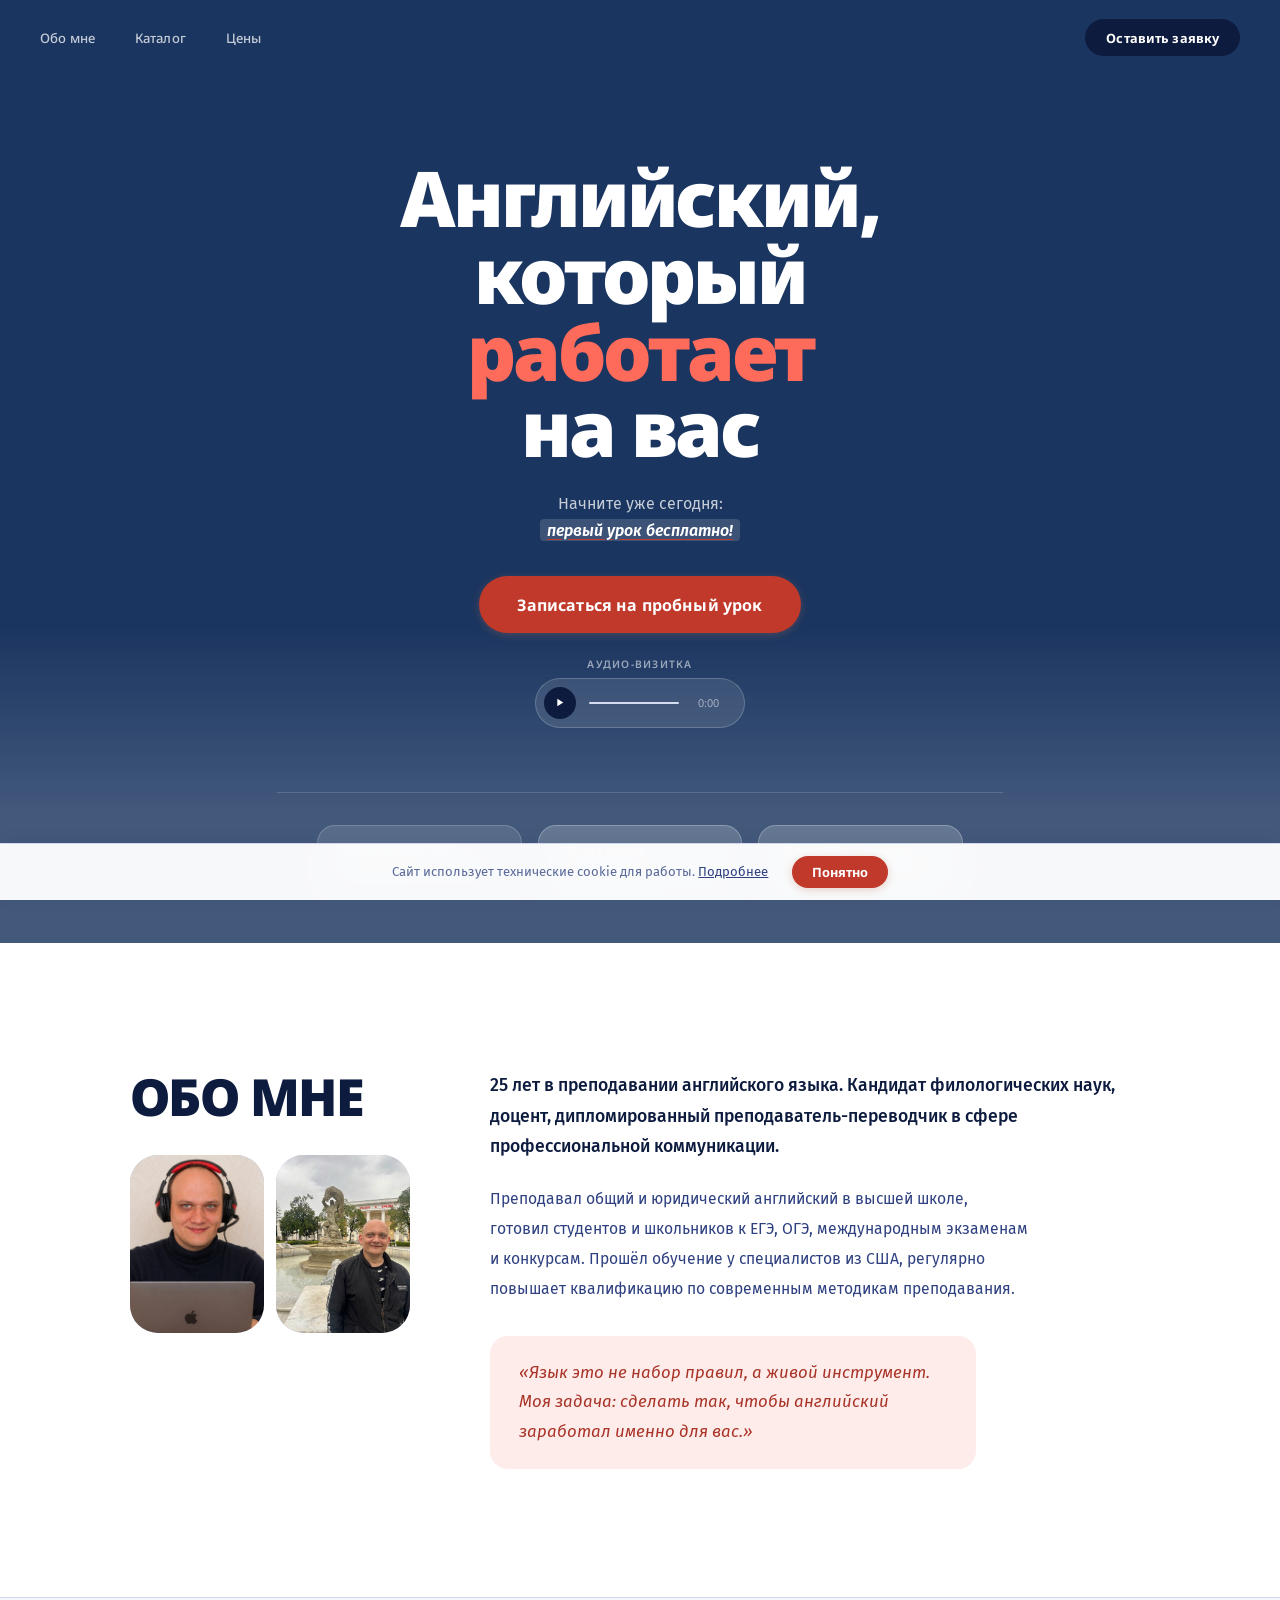
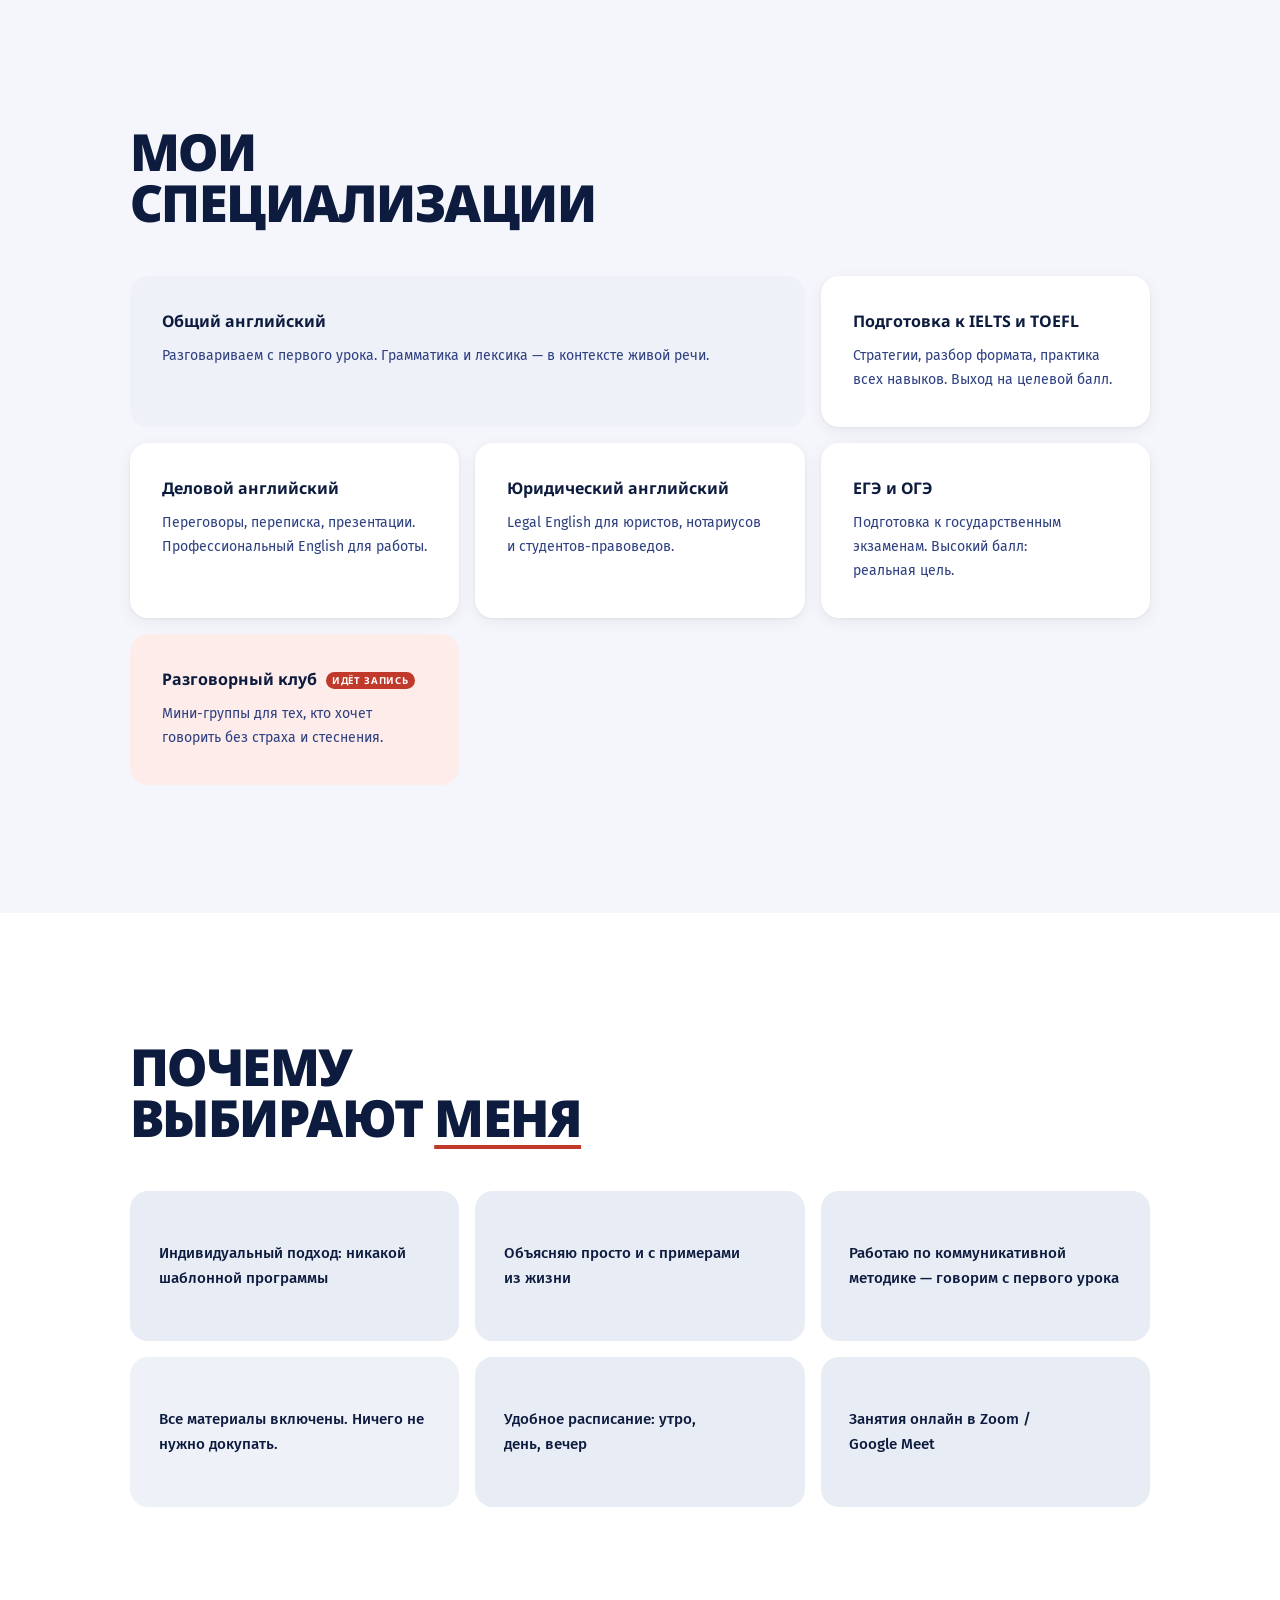
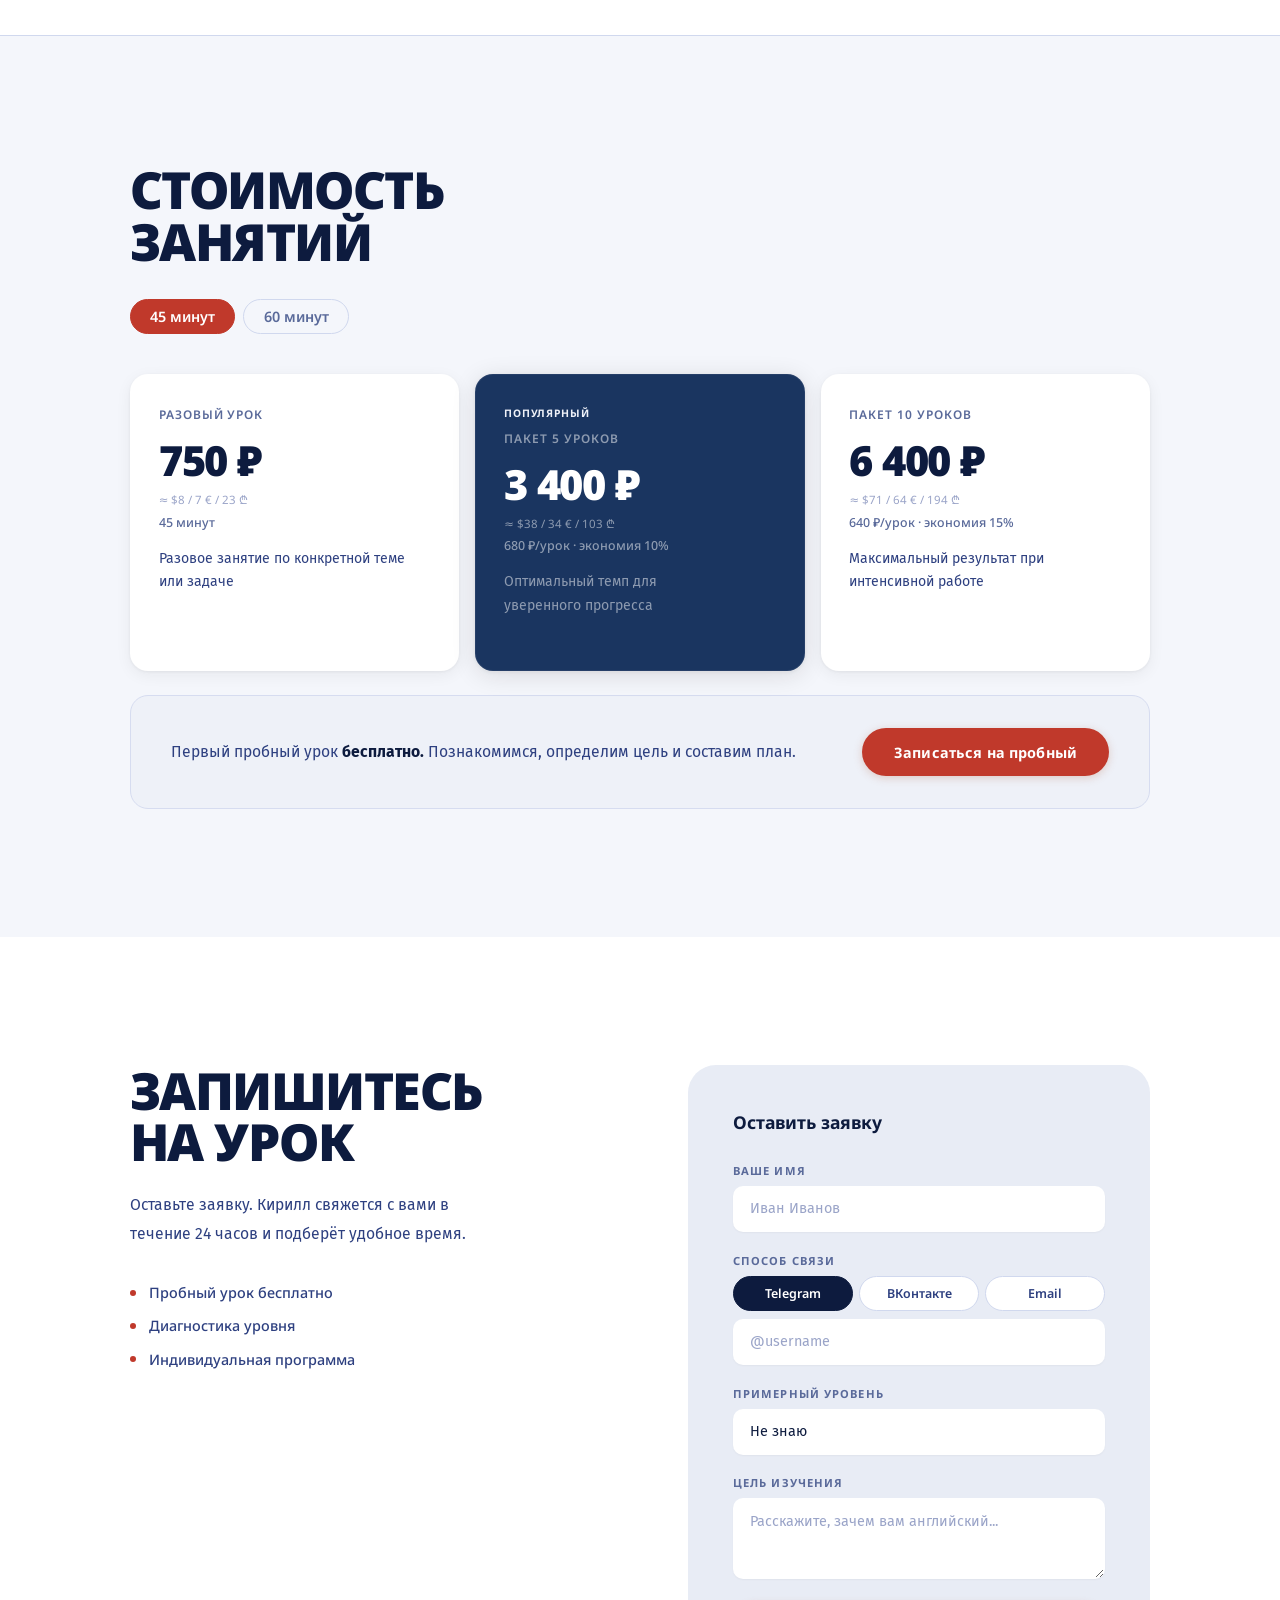
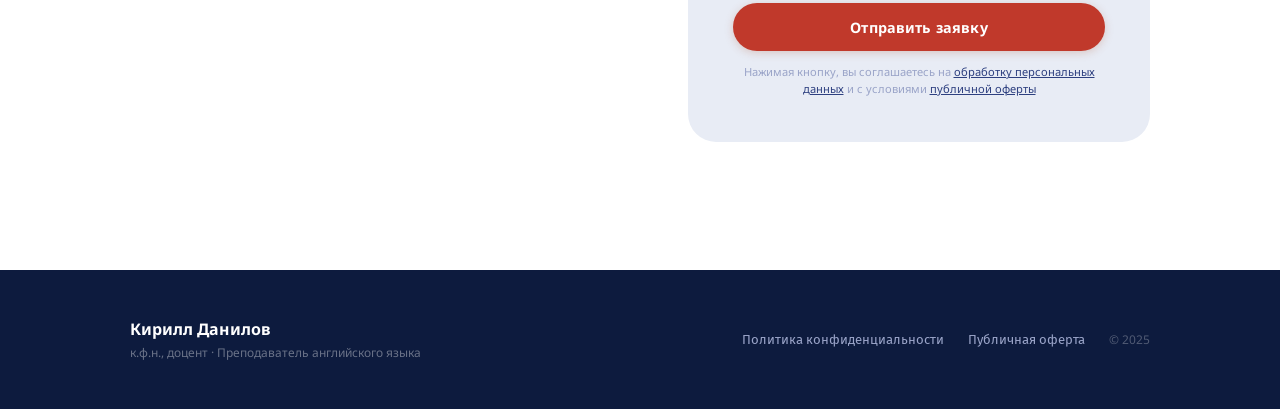
==== commit 5f5d2250: "Show two photos side by side in about section Co-Authored-By: Claude Sonnet 4.6 <noreply@anthropic.c" ====
--- a/index.html
+++ b/index.html
@@ -89,9 +89,9 @@
   <div class="about__inner">
     <div class="about__left">
       <h2 class="section-heading">ОБО МНЕ</h2>
-      <div class="about__photo-wrap">
-        <img src="photo.jpg" alt="Кирилл Данилов" class="about__photo"
-          onerror="this.style.display='none'" />
+      <div class="about__photos">
+        <img src="photo.jpg" alt="Кирилл Данилов" class="about__photo" onerror="this.style.display='none'" />
+        <img src="photo2.jpg" alt="Кирилл Данилов" class="about__photo" onerror="this.style.display='none'" />
       </div>
     </div>
     <div class="about__body">
--- a/style.css
+++ b/style.css
@@ -450,17 +450,18 @@
   flex-direction: column;
   gap: 2rem;
 }
-.about__photo-wrap {
-  border-radius: var(--radius-lg);
-  overflow: hidden;
-  aspect-ratio: 3/4;
-  background: var(--warm-dark);
+.about__photos {
+  display: grid;
+  grid-template-columns: 1fr 1fr;
+  gap: 0.75rem;
 }
 .about__photo {
   width: 100%;
-  height: 100%;
+  aspect-ratio: 3/4;
   object-fit: cover;
-  object-position: 50% 55%;
+  object-position: 50% 30%;
+  border-radius: var(--radius-lg);
+  background: var(--warm-dark);
 }
 .about__lead {
   font-size: 1.1rem;
@@ -1002,7 +1003,8 @@
   .hero__sub { max-width: 42ch; }
 
   .about__inner { grid-template-columns: 1fr; gap: 2rem; }
-  .about__photo-wrap { aspect-ratio: 4/3; max-height: 280px; }
+  .about__photos { grid-template-columns: 1fr 1fr; gap: 0.5rem; }
+  .about__photo { aspect-ratio: 4/5; }
   .about__inner .section-heading { margin-bottom: 1.2rem; }
 
   .why__bento { grid-template-columns: repeat(2, 1fr); }
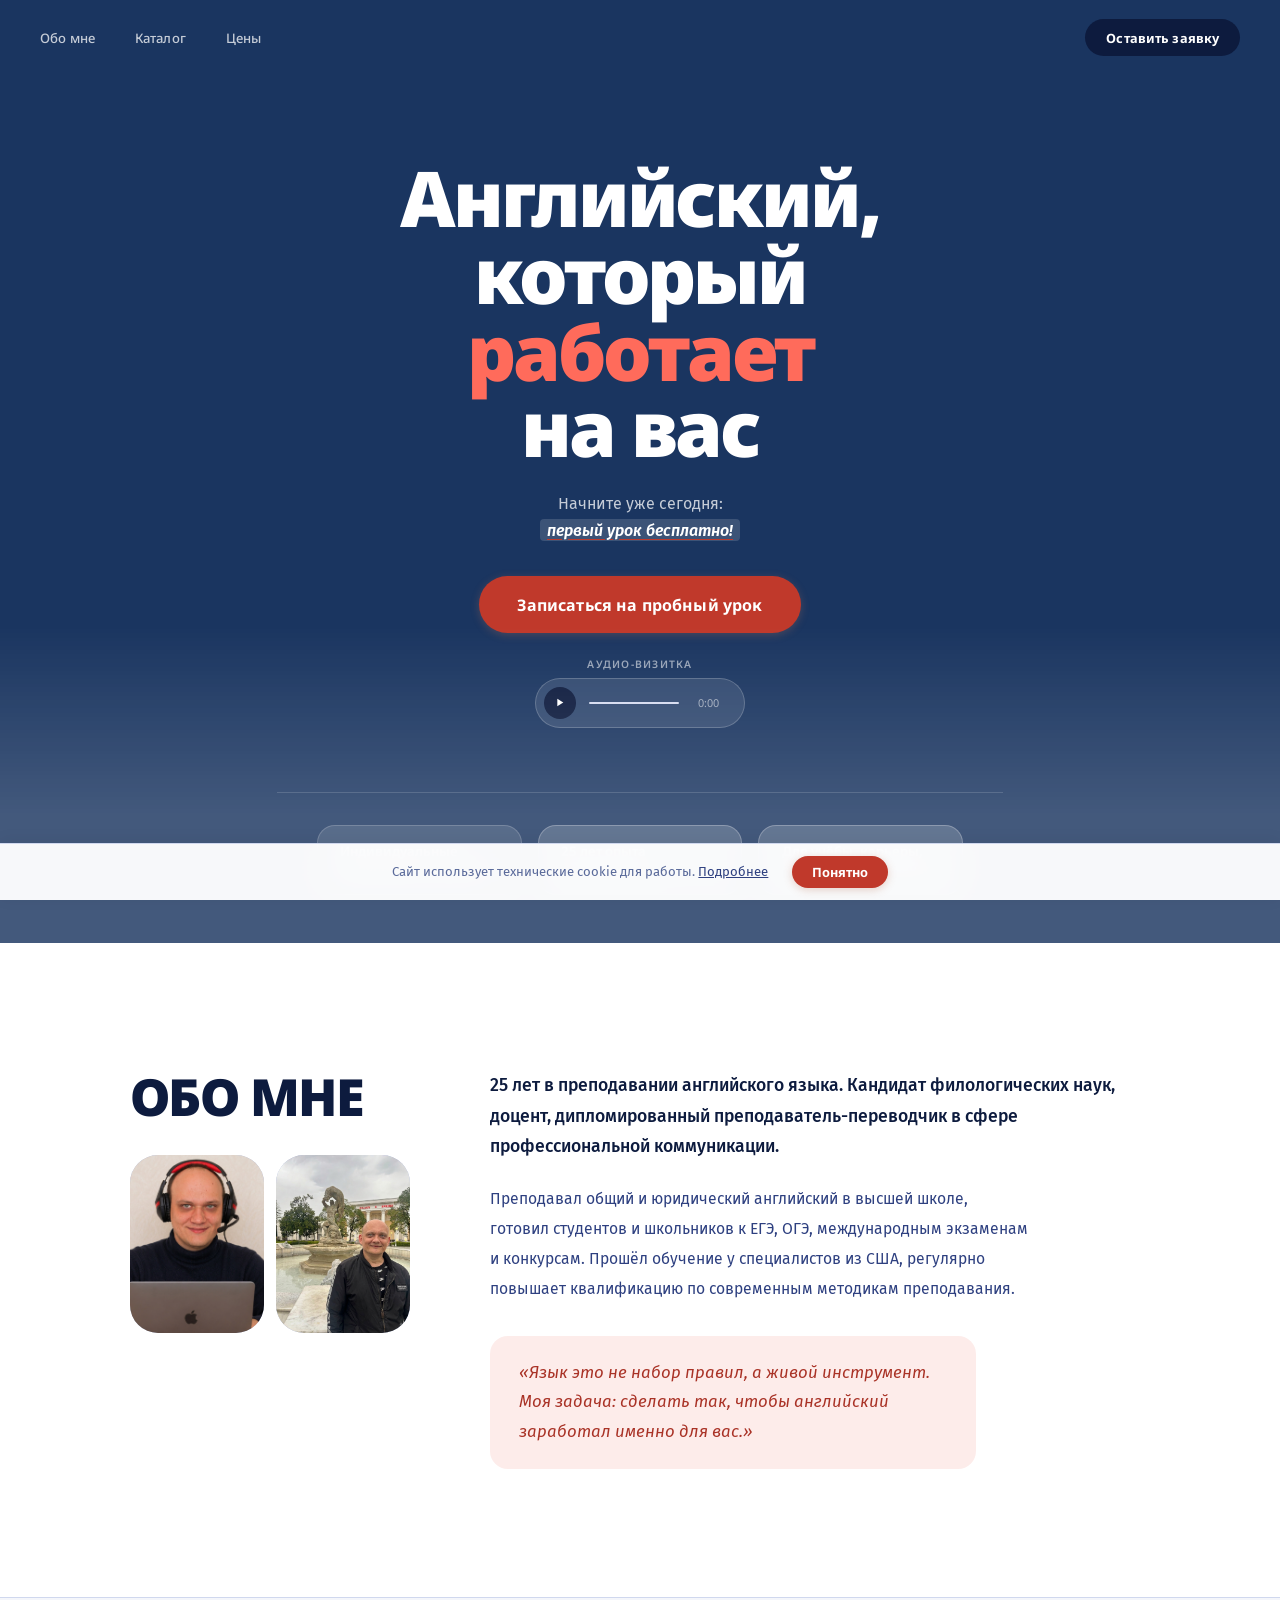
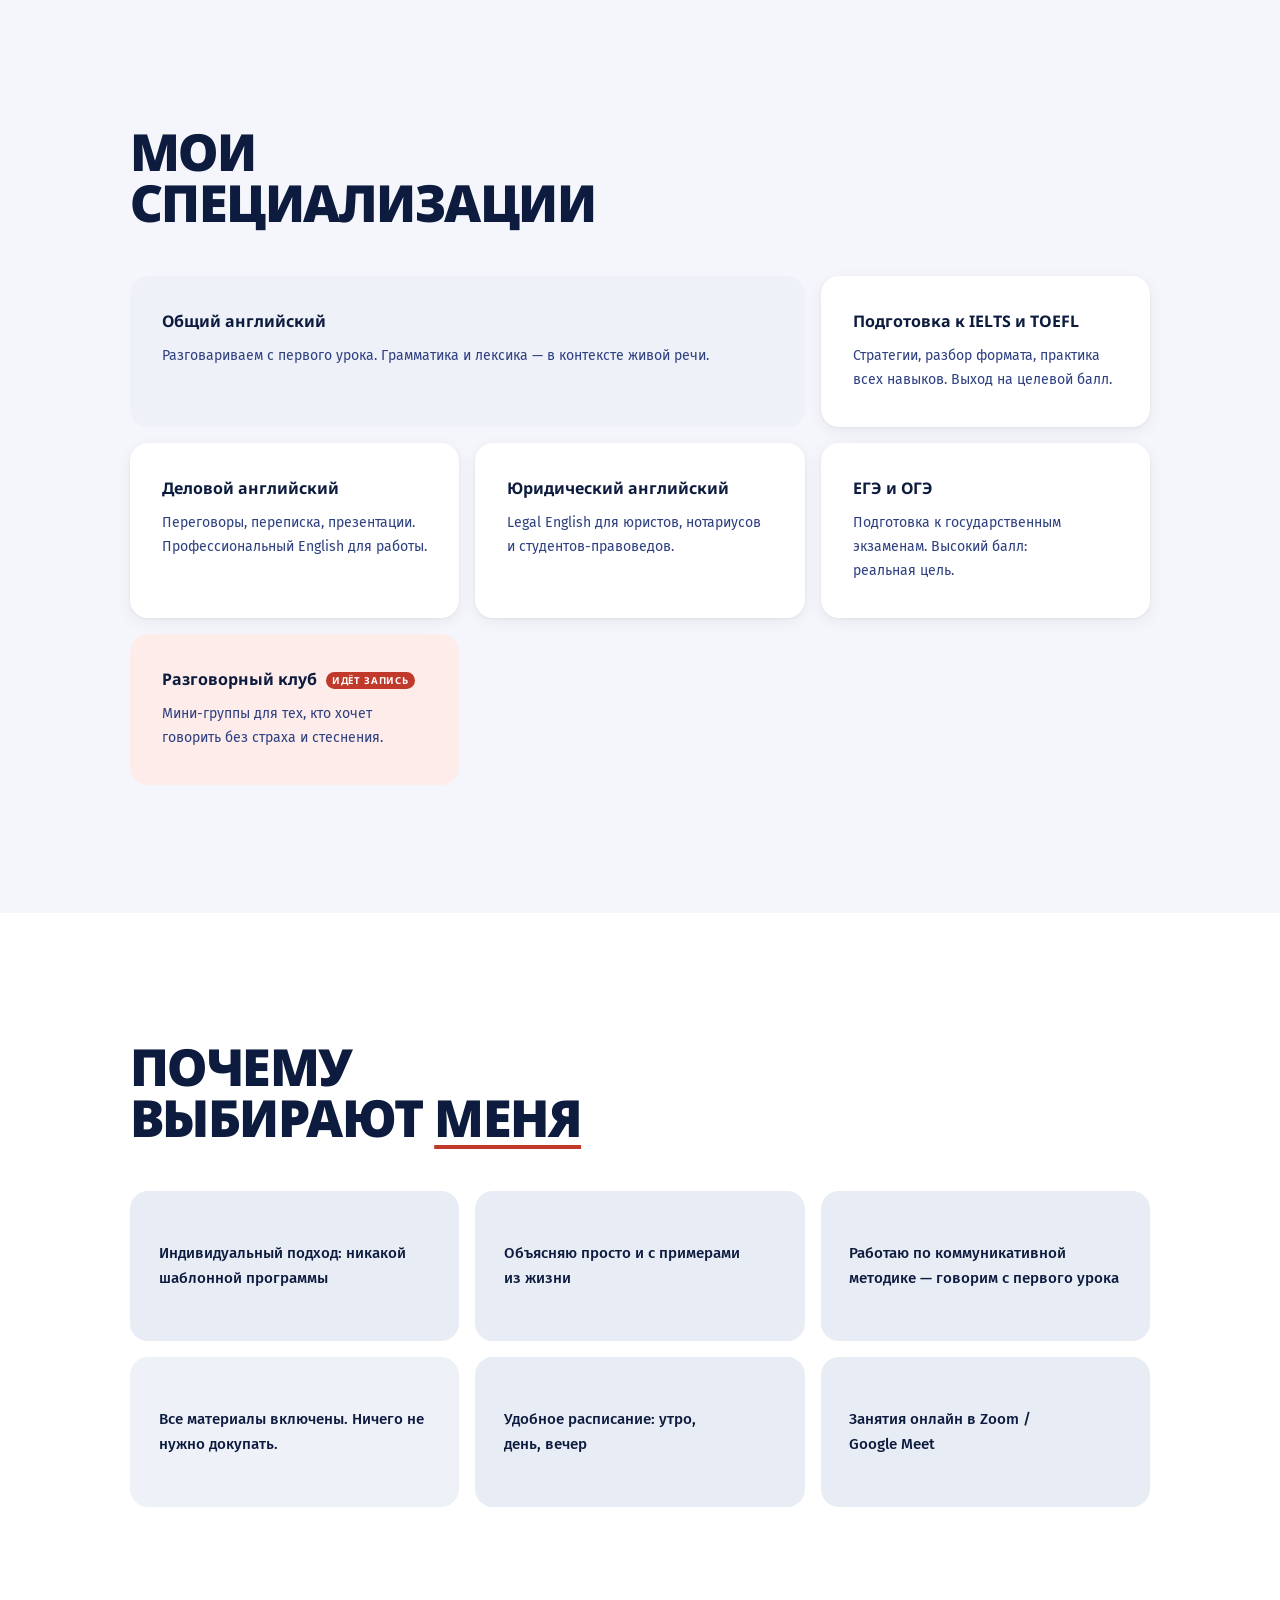
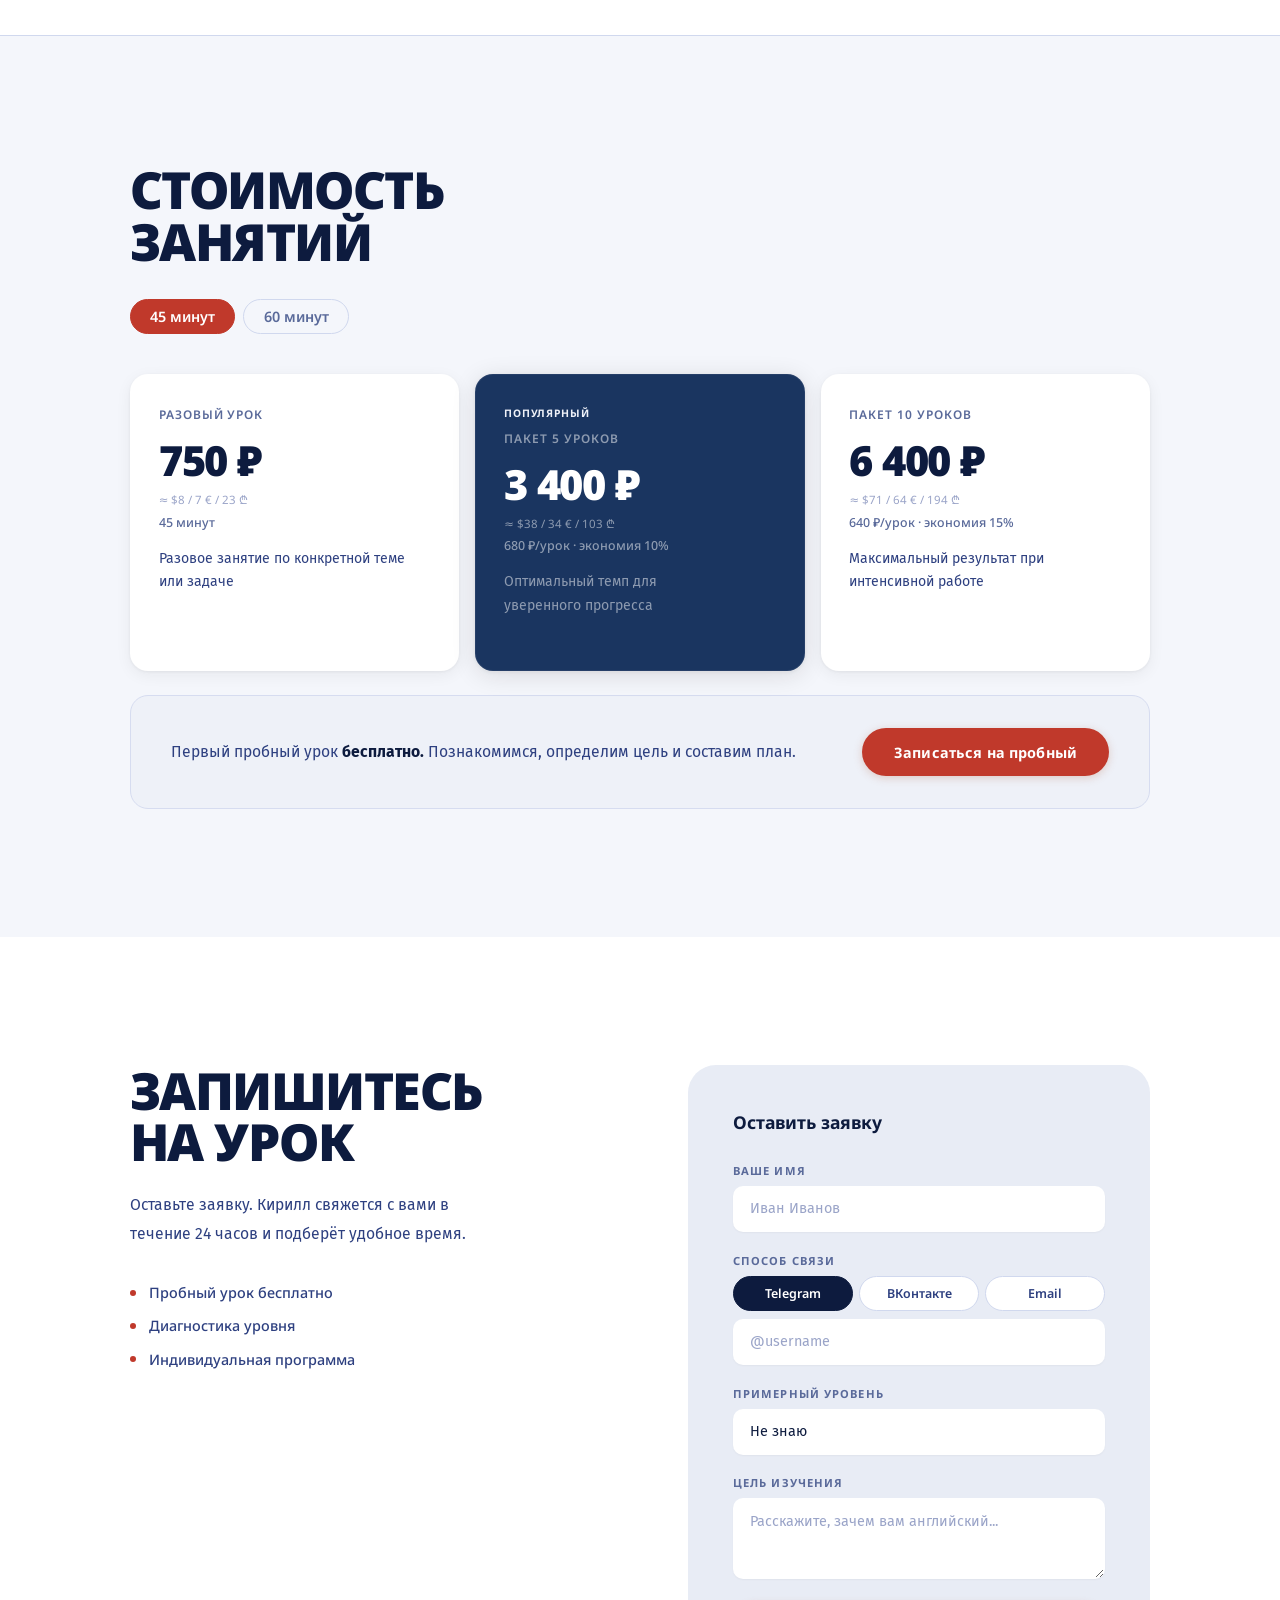
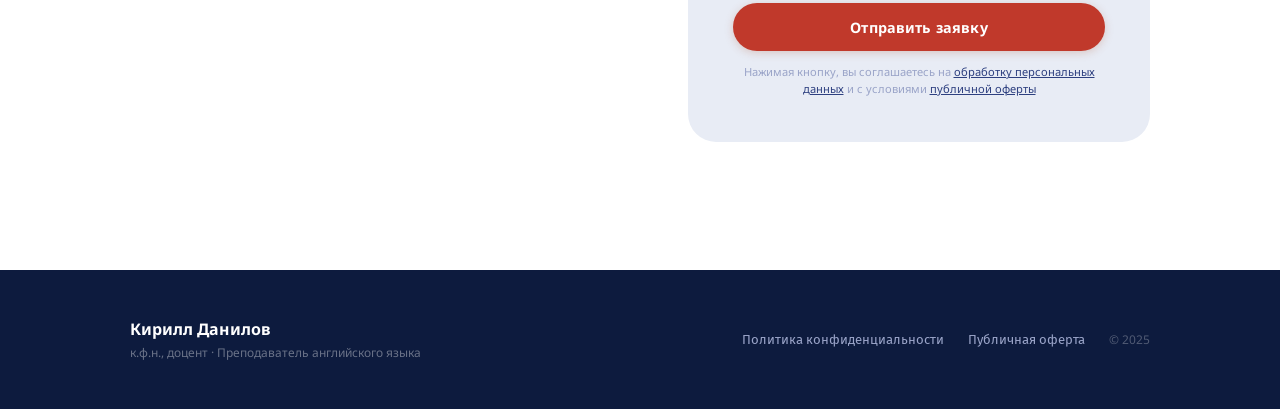
==== commit 696a77a6: "Add hero background video Co-Authored-By: Claude Sonnet 4.6 <noreply@anthropic.com>" ====
--- a/index.html
+++ b/index.html
@@ -49,6 +49,9 @@
 
 <!-- ── HERO ── -->
 <section class="hero">
+  <video class="hero__video" autoplay muted loop playsinline>
+    <source src="hero-bg.mp4" type="video/mp4" />
+  </video>
   <div class="hero__inner">
 
     <div class="hero__left">
--- a/style.css
+++ b/style.css
@@ -215,7 +215,20 @@
   display: flex;
   flex-direction: column;
   justify-content: center;
-}
+  position: relative;
+  overflow: hidden;
+}
+.hero__video {
+  position: absolute;
+  inset: 0;
+  width: 100%;
+  height: 100%;
+  object-fit: cover;
+  opacity: 0.22;
+  pointer-events: none;
+  z-index: 0;
+}
+.hero__inner, .hero__skyline, .hero__chips { position: relative; z-index: 1; }
 .hero .hero__heading,
 .hero .hero__sub { color: var(--white); }
 .hero .hero__sub { color: rgba(255,255,255,0.75); }
